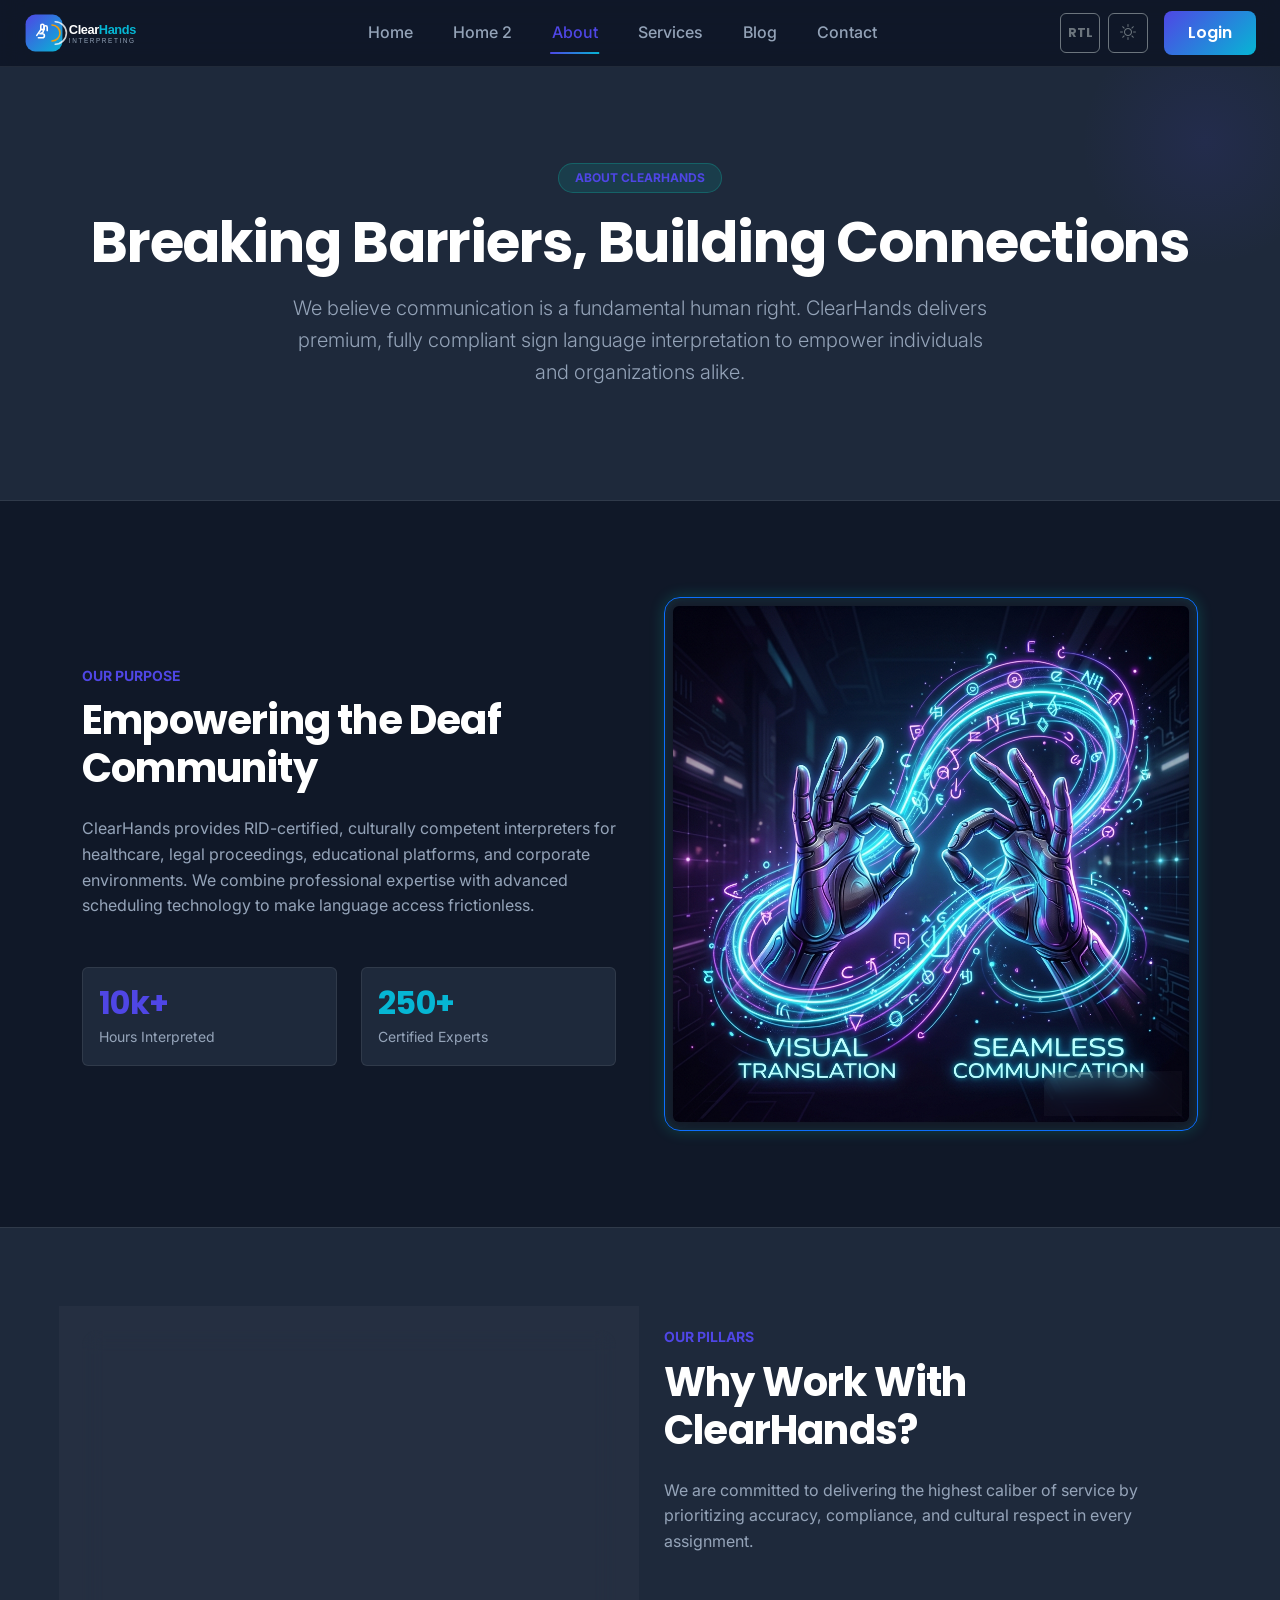
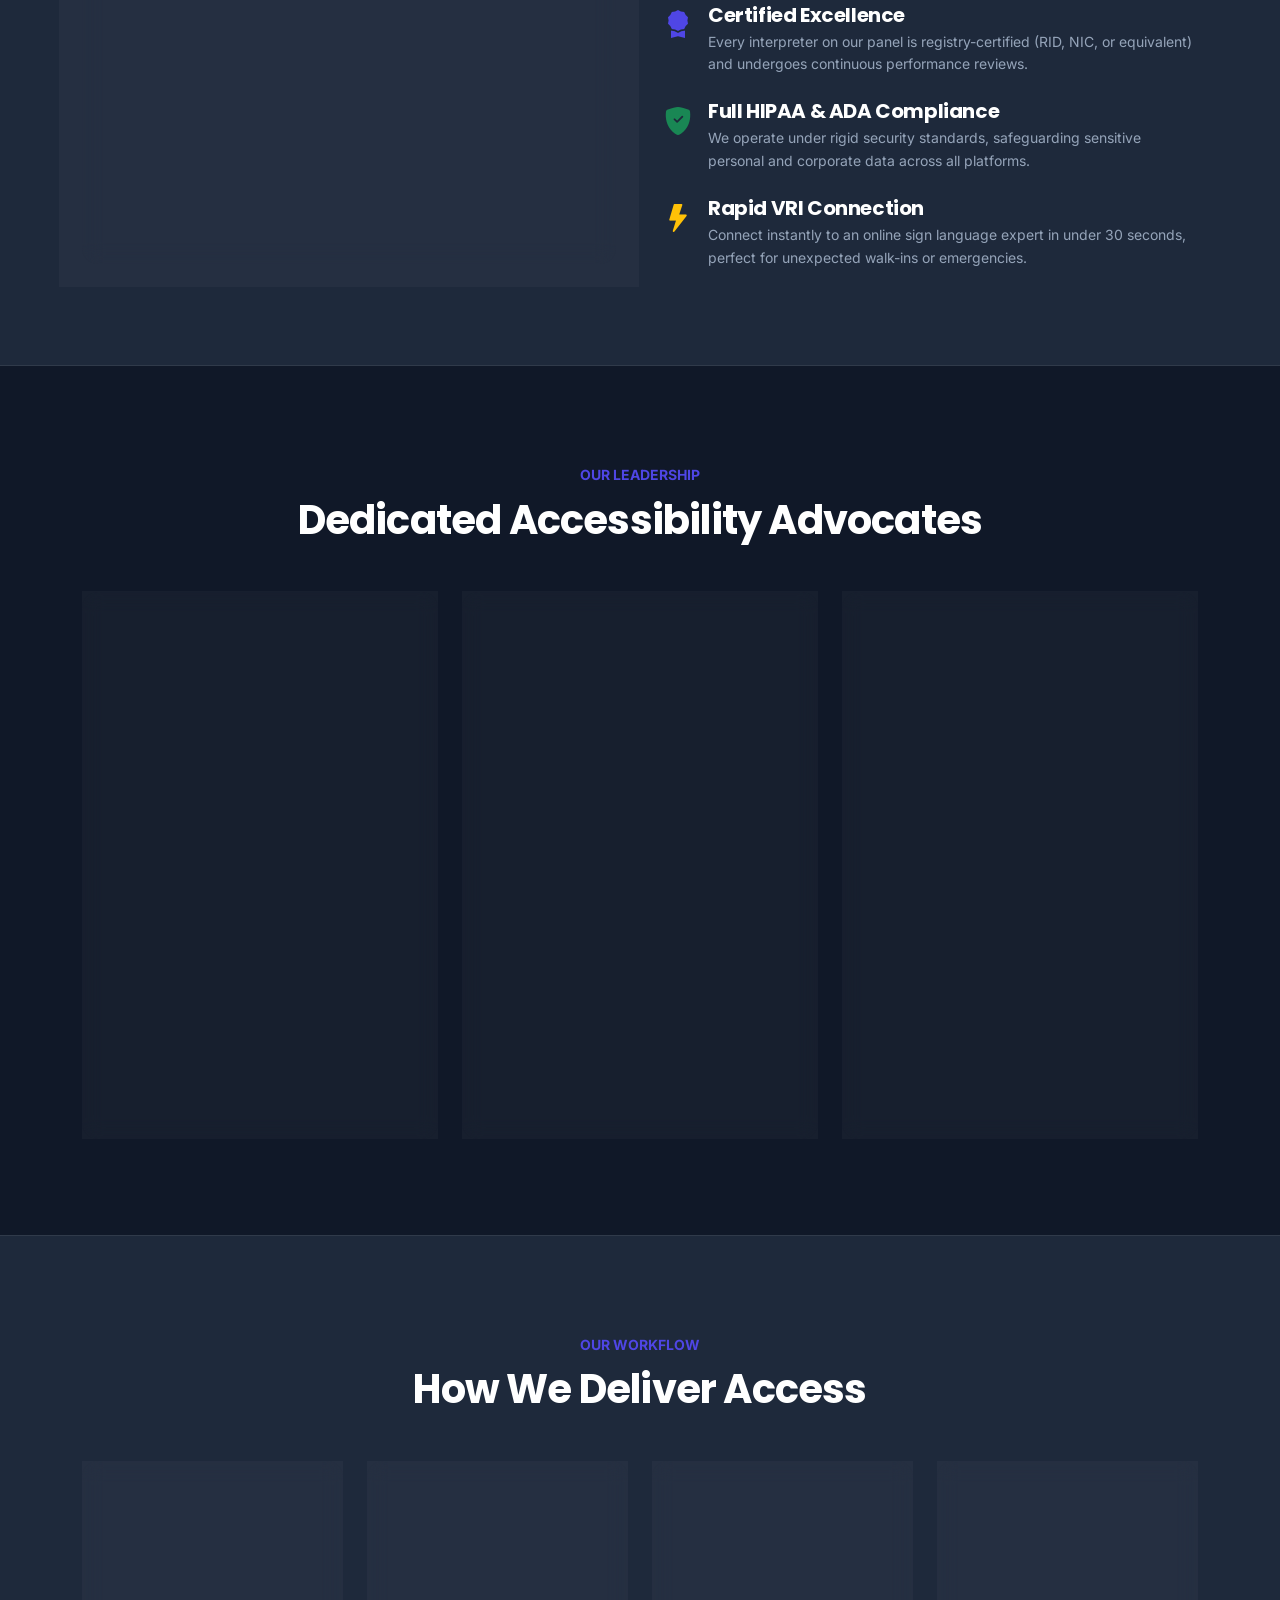
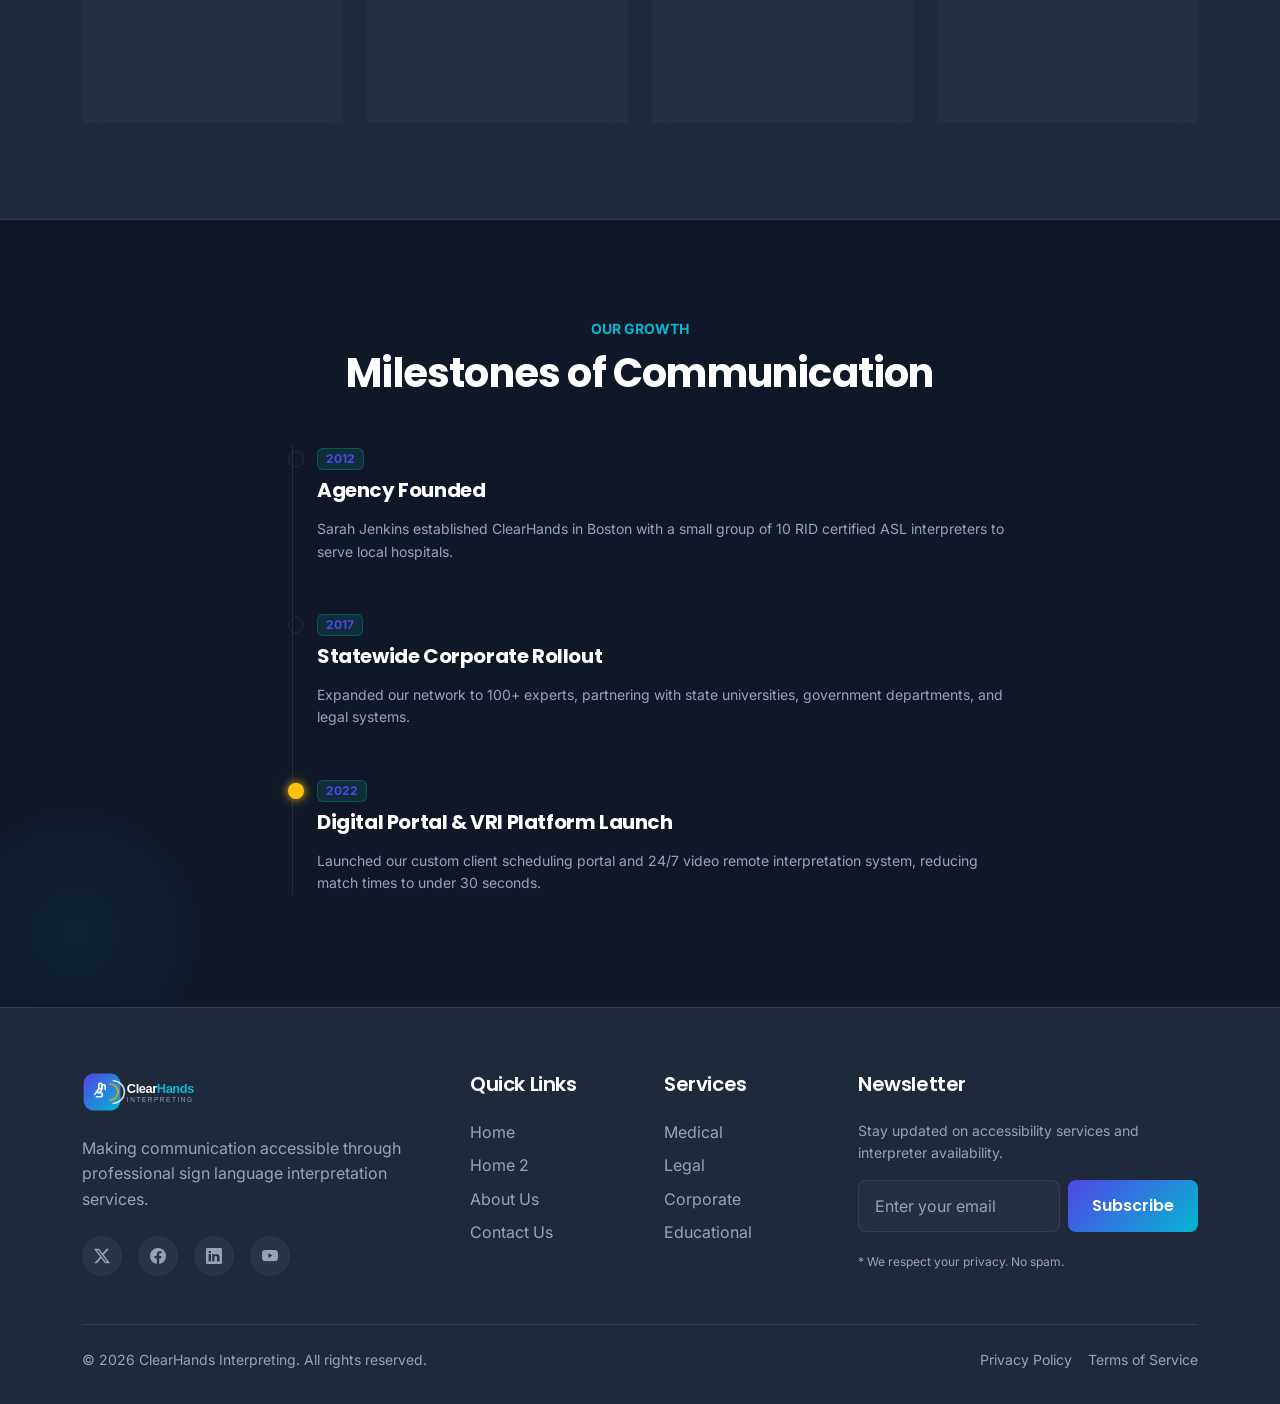
==== about.html @ a7b916e3 "feat: customize ClearHands Sign Language Interpretation Agency website" ====
<!DOCTYPE html>
<html lang="en">
<head>
    <meta charset="UTF-8">
    <meta name="viewport" content="width=device-width, initial-scale=1.0">
    <title>About Us | ClearHands Interpreting</title>
    
    <link rel="icon" type="image/svg+xml" href="favicon.svg">
    
    <link href="https://fonts.googleapis.com/css2?family=Inter:wght@300..600&family=Poppins:wght@300..700&display=swap" rel="stylesheet">
    <link href="https://cdn.jsdelivr.net/npm/bootstrap@5.3.2/dist/css/bootstrap.min.css" rel="stylesheet">
    <link rel="stylesheet" href="https://cdn.jsdelivr.net/npm/bootstrap-icons@1.11.1/font/bootstrap-icons.css">
    
    <link rel="stylesheet" href="assets/css/style.css">
    <link rel="stylesheet" href="assets/css/dark-mode.css">
    <link rel="stylesheet" href="assets/css/rtl.css">
</head>
<body data-theme="dark">

    <!-- Navbar -->
    <nav class="navbar navbar-expand-xl navbar-glass">
        <div class="container-fluid px-4">
            <a class="navbar-brand" href="index.html">
                <img src="assets/logo.svg" alt="ClearHands Interpreting Logo" style="max-height: 40px; width: auto;">
            </a>
            <button class="navbar-toggler border-0 shadow-none text-body" type="button" data-bs-toggle="collapse" data-bs-target="#navbarNav">
                <i class="bi bi-list fs-2"></i>
            </button>
            <div class="collapse navbar-collapse" id="navbarNav">
                <ul class="navbar-nav mx-auto">
                    <li class="nav-item"><a class="nav-link" href="index.html">Home</a></li>
                    <li class="nav-item"><a class="nav-link" href="home2.html">Home 2</a></li>
                    <li class="nav-item"><a class="nav-link active" href="about.html">About</a></li>
                    <li class="nav-item"><a class="nav-link" href="services.html">Services</a></li>
                    <li class="nav-item"><a class="nav-link" href="blog.html">Blog</a></li>
                    <li class="nav-item"><a class="nav-link" href="contact.html">Contact</a></li>
                </ul>
                <div class="d-flex align-items-center gap-2 mt-3 mt-xl-0">
                    <a href="#" id="rtlToggle" class="btn btn-outline-secondary d-flex align-items-center justify-content-center fw-bold" style="width: 40px; height: 40px; font-size: 0.8rem;" title="Toggle RTL">RTL</a>
                    <a href="#" id="themeToggle" class="btn btn-outline-secondary d-flex align-items-center justify-content-center" style="width: 40px; height: 40px;" title="Toggle Theme"><i class="bi bi-sun fs-5"></i></a>
                    <a href="login.html" class="btn btn-gradient fw-semibold ms-2">Login</a>
                </div>
            </div>
        </div>
    </nav>

    <!-- Header Section -->
    <section class="py-5 bg-secondary-dark border-bottom border-secondary position-relative overflow-hidden">
        <div class="position-absolute" style="width: 250px; height: 250px; background: radial-gradient(circle, rgba(79, 70, 229, 0.1) 0%, transparent 70%); top: -50px; right: -50px; pointer-events: none;"></div>
        <div class="container py-5 text-center fade-up position-relative z-index-2">
            <span class="badge badge-soft-info px-3 py-2 rounded-pill mb-3 text-uppercase tracking-wider small">About ClearHands</span>
            <h1 class="display-4 fw-bold text-white">Breaking Barriers, Building Connections</h1>
            <p class="lead text-secondary mx-auto mt-3" style="max-width: 700px;">We believe communication is a fundamental human right. ClearHands delivers premium, fully compliant sign language interpretation to empower individuals and organizations alike.</p>
        </div>
    </section>

    <!-- Mission Section -->
    <section class="py-5">
        <div class="container py-5">
            <div class="row align-items-center g-5">
                <!-- Left: Message & Counter Stats -->
                <div class="col-lg-6 fade-up">
                    <span class="text-primary-accent fw-bold text-uppercase tracking-wider small">Our Purpose</span>
                    <h3 class="display-6 fw-bold text-white mt-2 mb-4">Empowering the Deaf Community</h3>
                    <p class="text-secondary mb-4">
                        ClearHands provides RID-certified, culturally competent interpreters for healthcare, legal proceedings, educational platforms, and corporate environments. We combine professional expertise with advanced scheduling technology to make language access frictionless.
                    </p>
                    <div class="row g-4 mt-2">
                        <div class="col-6">
                            <div class="p-3 rounded bg-secondary-dark border border-secondary">
                                <h2 class="text-primary-accent fw-bold mb-1">10k+</h2>
                                <small class="text-secondary d-block">Hours Interpreted</small>
                            </div>
                        </div>
                        <div class="col-6">
                            <div class="p-3 rounded bg-secondary-dark border border-secondary">
                                <h2 class="text-secondary-accent fw-bold mb-1">250+</h2>
                                <small class="text-secondary d-block">Certified Experts</small>
                            </div>
                        </div>
                    </div>
                </div>
                
                <!-- Right: Conceptual Sign Language Image -->
                <div class="col-lg-6 fade-up" style="transition-delay: 0.1s;">
                    <div class="glass-card p-2 border-primary position-relative neon-border">
                        <img src="assets/images/mission_communication.png" alt="Seamless Sign Language Translation Concept" class="img-fluid rounded w-100 shadow-lg">
                        <div class="position-absolute glass-card px-3 py-2 border-primary" style="bottom: 15px; right: 15px; z-index: 3;">
                            <span class="text-secondary-accent fw-bold small"><i class="bi bi-heart-fill me-1"></i>RID Certified</span>
                        </div>
                    </div>
                </div>
            </div>
        </div>
    </section>

    <!-- Core Values Section -->
    <section class="py-5 bg-secondary-dark border-top border-bottom border-secondary">
        <div class="container py-5">
            <div class="row align-items-center g-5 flex-lg-row-reverse">
                <!-- Left: Detail text & items -->
                <div class="col-lg-6 fade-up">
                    <span class="text-primary-accent fw-bold text-uppercase tracking-wider small">Our Pillars</span>
                    <h3 class="display-6 fw-bold text-white mt-2 mb-4">Why Work With ClearHands?</h3>
                    <p class="text-secondary mb-5">We are committed to delivering the highest caliber of service by prioritizing accuracy, compliance, and cultural respect in every assignment.</p>
                    
                    <div class="d-flex align-items-start mb-4">
                        <div class="text-primary-accent fs-3 me-3"><i class="bi bi-award-fill"></i></div>
                        <div>
                            <h5 class="fw-bold text-white mb-1">Certified Excellence</h5>
                            <p class="text-secondary small mb-0">Every interpreter on our panel is registry-certified (RID, NIC, or equivalent) and undergoes continuous performance reviews.</p>
                        </div>
                    </div>
                    <div class="d-flex align-items-start mb-4">
                        <div class="text-success fs-3 me-3"><i class="bi bi-shield-fill-check"></i></div>
                        <div>
                            <h5 class="fw-bold text-white mb-1">Full HIPAA & ADA Compliance</h5>
                            <p class="text-secondary small mb-0">We operate under rigid security standards, safeguarding sensitive personal and corporate data across all platforms.</p>
                        </div>
                    </div>
                    <div class="d-flex align-items-start">
                        <div class="text-warning fs-3 me-3"><i class="bi bi-lightning-fill"></i></div>
                        <div>
                            <h5 class="fw-bold text-white mb-1">Rapid VRI Connection</h5>
                            <p class="text-secondary small mb-0">Connect instantly to an online sign language expert in under 30 seconds, perfect for unexpected walk-ins or emergencies.</p>
                        </div>
                    </div>
                </div>
                
                <!-- Right: Visual image -->
                <div class="col-lg-6 fade-up" style="transition-delay: 0.1s;">
                    <div class="glass-card p-2 border-primary position-relative neon-border">
                        <img src="assets/images/hero_interpreter.png" alt="Professional ASL Interpreter Session" class="img-fluid rounded w-100 shadow-lg">
                    </div>
                </div>
            </div>
        </div>
    </section>

    <!-- Leadership Section -->
    <section class="py-5">
        <div class="container py-5">
            <div class="text-center mb-5 fade-up">
                <span class="text-primary-accent fw-bold text-uppercase tracking-wider small">Our Leadership</span>
                <h2 class="display-6 fw-bold text-white mt-2">Dedicated Accessibility Advocates</h2>
            </div>
            
            <div class="row g-4 justify-content-center">
                <!-- Sarah Jenkins -->
                <div class="col-lg-4 col-md-6 fade-up">
                    <div class="glass-card p-0 overflow-hidden text-center hover-effect border-secondary d-flex flex-column h-100">
                        <div class="position-relative">
                            <img src="assets/images/founder_sarah.png" alt="Sarah Jenkins, NIC - Founder" class="img-fluid w-100" style="height: 300px; object-fit: cover;">
                            <div class="position-absolute bottom-0 start-0 w-100" style="height: 50%; background: linear-gradient(to top, #101828, transparent);"></div>
                        </div>
                        <div class="p-4 bg-primary-dark position-relative z-index-2 d-flex flex-column flex-grow-1" style="margin-top: -30px;">
                            <h4 class="fw-bold text-white mb-1">Sarah Jenkins, NIC</h4>
                            <p class="text-primary-accent small mb-3">Founder & Director of Translation</p>
                            <p class="text-secondary small mb-4 flex-grow-1">Sarah is a nationally certified ASL interpreter with 15+ years of clinical and corporate experience. She founded ClearHands to build a more accessible world.</p>
                            <div class="d-flex justify-content-center gap-3 border-top border-secondary pt-3 mt-auto">
                                <a href="#" class="text-secondary hover-primary"><i class="bi bi-twitter-x"></i></a>
                                <a href="#" class="text-secondary hover-primary"><i class="bi bi-linkedin"></i></a>
                            </div>
                        </div>
                    </div>
                </div>

                <!-- Marcus Chen -->
                <div class="col-lg-4 col-md-6 fade-up" style="transition-delay: 0.1s;">
                    <div class="glass-card p-0 overflow-hidden text-center hover-effect border-secondary d-flex flex-column h-100">
                        <div class="position-relative">
                            <img src="assets/images/leader_marcus.png" alt="Marcus Chen, NIC - Lead Coordinator" class="img-fluid w-100" style="height: 300px; object-fit: cover;">
                            <div class="position-absolute bottom-0 start-0 w-100" style="height: 50%; background: linear-gradient(to top, #101828, transparent);"></div>
                        </div>
                        <div class="p-4 bg-primary-dark position-relative z-index-2 d-flex flex-column flex-grow-1" style="margin-top: -30px;">
                            <h4 class="fw-bold text-white mb-1">Marcus Chen, NIC</h4>
                            <p class="text-primary-accent small mb-3">Lead Interpreter Coordinator</p>
                            <p class="text-secondary small mb-4 flex-grow-1">Marcus manages scheduler coordination and interpreter allocations. With 10+ years as a legal ASL specialist, he ensures the right fit for every request.</p>
                            <div class="d-flex justify-content-center gap-3 border-top border-secondary pt-3 mt-auto">
                                <a href="#" class="text-secondary hover-primary"><i class="bi bi-twitter-x"></i></a>
                                <a href="#" class="text-secondary hover-primary"><i class="bi bi-linkedin"></i></a>
                            </div>
                        </div>
                    </div>
                </div>

                <!-- Elena Rostova -->
                <div class="col-lg-4 col-md-6 fade-up" style="transition-delay: 0.2s;">
                    <div class="glass-card p-0 overflow-hidden text-center hover-effect border-secondary d-flex flex-column h-100">
                        <div class="position-relative">
                            <img src="assets/images/leader_elena.png" alt="Elena Rostova - Operations Director" class="img-fluid w-100" style="height: 300px; object-fit: cover;">
                            <div class="position-absolute bottom-0 start-0 w-100" style="height: 50%; background: linear-gradient(to top, #101828, transparent);"></div>
                        </div>
                        <div class="p-4 bg-primary-dark position-relative z-index-2 d-flex flex-column flex-grow-1" style="margin-top: -30px;">
                            <h4 class="fw-bold text-white mb-1">Elena Rostova</h4>
                            <p class="text-primary-accent small mb-3">Director of Operations</p>
                            <p class="text-secondary small mb-4 flex-grow-1">Elena oversees platform performance, corporate partnerships, and ADA/HIPAA compliance metrics to ensure consistent service delivery.</p>
                            <div class="d-flex justify-content-center gap-3 border-top border-secondary pt-3 mt-auto">
                                <a href="#" class="text-secondary hover-primary"><i class="bi bi-twitter-x"></i></a>
                                <a href="#" class="text-secondary hover-primary"><i class="bi bi-linkedin"></i></a>
                            </div>
                        </div>
                    </div>
                </div>
            </div>
        </div>
    </section>
    <!-- Core Process Section -->
    <section class="py-5 bg-secondary-dark border-top border-bottom border-secondary">
        <div class="container py-5">
            <div class="text-center mb-5 fade-up">
                <span class="text-primary-accent fw-bold text-uppercase tracking-wider small">Our Workflow</span>
                <h2 class="display-6 fw-bold text-white mt-2">How We Deliver Access</h2>
            </div>
            <div class="row g-4">
                <div class="col-lg-3 col-md-6 fade-up">
                    <div class="glass-card p-4 h-100 hover-effect text-center position-relative">
                        <div class="position-absolute top-0 start-50 translate-middle-y bg-primary-accent text-white rounded-circle d-flex align-items-center justify-content-center fw-bold" style="width: 40px; height: 40px; font-size: 1.2rem; box-shadow: 0 0 15px var(--primary-accent-color);">1</div>
                        <div class="fs-1 text-primary-accent my-4"><i class="bi bi-calendar-check"></i></div>
                        <h5 class="fw-bold text-white mb-2">1. Request</h5>
                        <p class="text-secondary small mb-0">Schedule an interpreter via our online portal or connect instantly for VRI.</p>
                    </div>
                </div>
                <div class="col-lg-3 col-md-6 fade-up" style="transition-delay: 0.1s;">
                    <div class="glass-card p-4 h-100 hover-effect text-center position-relative">
                        <div class="position-absolute top-0 start-50 translate-middle-y bg-primary-accent text-white rounded-circle d-flex align-items-center justify-content-center fw-bold" style="width: 40px; height: 40px; font-size: 1.2rem; box-shadow: 0 0 15px var(--primary-accent-color);">2</div>
                        <div class="fs-1 text-secondary-accent my-4"><i class="bi bi-person-check"></i></div>
                        <h5 class="fw-bold text-white mb-2">2. Match</h5>
                        <p class="text-secondary small mb-0">Our coordinators match your assignment with a certified specialist in your industry.</p>
                    </div>
                </div>
                <div class="col-lg-3 col-md-6 fade-up" style="transition-delay: 0.2s;">
                    <div class="glass-card p-4 h-100 hover-effect text-center position-relative">
                        <div class="position-absolute top-0 start-50 translate-middle-y bg-primary-accent text-white rounded-circle d-flex align-items-center justify-content-center fw-bold" style="width: 40px; height: 40px; font-size: 1.2rem; box-shadow: 0 0 15px var(--primary-accent-color);">3</div>
                        <div class="fs-1 text-warning my-4"><i class="bi bi-broadcast"></i></div>
                        <h5 class="fw-bold text-white mb-2">3. Interpret</h5>
                        <p class="text-secondary small mb-0">The session is completed on-site or via secure high-definition VRI streaming.</p>
                    </div>
                </div>
                <div class="col-lg-3 col-md-6 fade-up" style="transition-delay: 0.3s;">
                    <div class="glass-card p-4 h-100 hover-effect text-center position-relative">
                        <div class="position-absolute top-0 start-50 translate-middle-y bg-primary-accent text-white rounded-circle d-flex align-items-center justify-content-center fw-bold" style="width: 40px; height: 40px; font-size: 1.2rem; box-shadow: 0 0 15px var(--primary-accent-color);">4</div>
                        <div class="fs-1 text-success my-4"><i class="bi bi-file-earmark-check"></i></div>
                        <h5 class="fw-bold text-white mb-2">4. Verify</h5>
                        <p class="text-secondary small mb-0">Review logs, confirm compliance reports, and retrieve billing details.</p>
                    </div>
                </div>
            </div>
        </div>
    </section>

    <!-- Milestones Journey Section -->
    <section class="py-5 position-relative overflow-hidden">
        <!-- Background decorative blur elements -->
        <div class="position-absolute" style="width: 250px; height: 250px; background: radial-gradient(circle, rgba(6, 182, 212, 0.08) 0%, transparent 70%); bottom: -50px; left: -50px; pointer-events: none;"></div>
        
        <div class="container py-5">
            <div class="text-center mb-5 fade-up">
                <span class="text-secondary-accent fw-bold text-uppercase tracking-wider small">Our Growth</span>
                <h2 class="display-6 fw-bold text-white mt-2">Milestones of Communication</h2>
            </div>
            
            <div class="row justify-content-center">
                <div class="col-lg-8">
                    <div class="position-relative ps-4 border-start border-secondary" style="margin-left: 20px;">
                        
                        <!-- Timeline Item 1 -->
                        <div class="mb-5 position-relative fade-up">
                            <!-- Dot -->
                            <div class="position-absolute bg-primary-accent rounded-circle border border-dark" style="width: 16px; height: 16px; left: -29px; top: 6px; box-shadow: 0 0 10px var(--primary-accent-color);"></div>
                            <span class="badge badge-soft-info px-2 py-1 rounded mb-2 fw-mono">2012</span>
                            <h5 class="fw-bold text-white">Agency Founded</h5>
                            <p class="text-secondary small">Sarah Jenkins established ClearHands in Boston with a small group of 10 RID certified ASL interpreters to serve local hospitals.</p>
                        </div>
                        
                        <!-- Timeline Item 2 -->
                        <div class="mb-5 position-relative fade-up" style="transition-delay: 0.1s;">
                            <!-- Dot -->
                            <div class="position-absolute bg-secondary-accent rounded-circle border border-dark" style="width: 16px; height: 16px; left: -29px; top: 6px; box-shadow: 0 0 10px var(--secondary-accent-color);"></div>
                            <span class="badge badge-soft-info px-2 py-1 rounded mb-2 fw-mono">2017</span>
                            <h5 class="fw-bold text-white">Statewide Corporate Rollout</h5>
                            <p class="text-secondary small">Expanded our network to 100+ experts, partnering with state universities, government departments, and legal systems.</p>
                        </div>
                        
                        <!-- Timeline Item 3 -->
                        <div class="position-relative fade-up" style="transition-delay: 0.2s;">
                            <!-- Dot -->
                            <div class="position-absolute bg-warning rounded-circle border border-dark" style="width: 16px; height: 16px; left: -29px; top: 6px; box-shadow: 0 0 10px #ffc107;"></div>
                            <span class="badge badge-soft-info px-2 py-1 rounded mb-2 fw-mono">2022</span>
                            <h5 class="fw-bold text-white">Digital Portal & VRI Platform Launch</h5>
                            <p class="text-secondary small">Launched our custom client scheduling portal and 24/7 video remote interpretation system, reducing match times to under 30 seconds.</p>
                        </div>
                        
                    </div>
                </div>
            </div>
        </div>
    </section>

    <!-- Footer -->
    <footer class="footer bg-secondary-dark border-top border-secondary">
        <div class="container">
            <div class="row g-5">
                <div class="col-lg-4">
                    <a class="navbar-brand mb-4 d-inline-flex" href="index.html">
                        <img src="assets/logo.svg" alt="ClearHands Interpreting Logo" style="max-height: 40px; width: auto;">
                    </a>
                    <p class="text-secondary mb-4">Making communication accessible through professional sign language interpretation services.</p>
                    <div class="d-flex gap-3">
                        <a href="#" class="social-icon"><i class="bi bi-twitter-x"></i></a>
                        <a href="#" class="social-icon"><i class="bi bi-facebook"></i></a>
                        <a href="#" class="social-icon"><i class="bi bi-linkedin"></i></a>
                        <a href="#" class="social-icon"><i class="bi bi-youtube"></i></a>
                    </div>
                </div>
                <div class="col-lg-2 col-md-4">
                    <h5 class="mb-4">Quick Links</h5>
                    <ul class="list-unstyled text-secondary">
                        <li class="mb-2"><a href="index.html" class="text-secondary text-decoration-none hover-primary">Home</a></li>
                        <li class="mb-2"><a href="home2.html" class="text-secondary text-decoration-none hover-primary">Home 2</a></li>
                        <li class="mb-2"><a href="about.html" class="text-secondary text-decoration-none hover-primary">About Us</a></li>
                        <li class="mb-2"><a href="contact.html" class="text-secondary text-decoration-none hover-primary">Contact Us</a></li>
                    </ul>
                </div>
                <div class="col-lg-2 col-md-4">
                    <h5 class="mb-4">Services</h5>
                    <ul class="list-unstyled text-secondary">
                        <li class="mb-2"><a href="services.html" class="text-secondary text-decoration-none hover-primary">Medical</a></li>
                        <li class="mb-2"><a href="services.html" class="text-secondary text-decoration-none hover-primary">Legal</a></li>
                        <li class="mb-2"><a href="services.html" class="text-secondary text-decoration-none hover-primary">Corporate</a></li>
                        <li class="mb-2"><a href="services.html" class="text-secondary text-decoration-none hover-primary">Educational</a></li>
                    </ul>
                </div>
                <div class="col-lg-4 col-md-4">
                    <h5 class="mb-4">Newsletter</h5>
                    <p class="text-secondary small mb-3">Stay updated on accessibility services and interpreter availability.</p>
                    <form class="d-flex gap-2 mb-3">
                        <input type="email" class="form-control form-control-glass" placeholder="Enter your email">
                        <button class="btn btn-gradient" type="button">Subscribe</button>
                    </form>
                    <small class="text-secondary" style="font-size: 0.75rem;">* We respect your privacy. No spam.</small>
                </div>
            </div>
            <div class="border-top border-secondary mt-5 pt-4 d-flex flex-column flex-md-row justify-content-between align-items-center">
                <p class="text-secondary small mb-0">&copy; 2026 ClearHands Interpreting. All rights reserved.</p>
                <div class="d-flex gap-3 mt-3 mt-md-0">
                    <a href="#" class="text-secondary small text-decoration-none hover-primary">Privacy Policy</a>
                    <a href="#" class="text-secondary small text-decoration-none hover-primary">Terms of Service</a>
                </div>
            </div>
        </div>
    </footer>

    <script src="https://cdn.jsdelivr.net/npm/bootstrap@5.3.2/dist/js/bootstrap.bundle.min.js"></script>
    <script src="assets/js/main.js"></script>
</body>
</html>
---- assets/css/style.css ----
/* CSS Variables - Default (Dark Theme) */
:root {
    --primary-bg: #101828;
    --secondary-bg: #1e293b;
    --card-bg: rgba(255, 255, 255, 0.03);
    --primary-accent: #4F46E5;
    --secondary-accent: #06B6D4;
    --alert-red: #ef4444;
    --warning: #F59E0B;
    --success: #10B981;
    --text-primary: #ffffff;
    --text-secondary: #94a3b8;
    --border-color: rgba(255, 255, 255, 0.08);
    --glow-color: rgba(6, 182, 212, 0.24);
    --gradient-accent: linear-gradient(135deg, #4F46E5, #06B6D4);
    --font-heading: 'Poppins', sans-serif;
    --font-body: 'Inter', sans-serif;
    --navbar-bg: rgba(16, 24, 40, 0.8);
    --sidebar-bg: rgba(30, 41, 59, 0.95);
}

[data-theme="light"] {
    --primary-bg: #F8FAFC;
    --secondary-bg: #ffffff;
    --card-bg: #ffffff;
    --primary-accent: #4F46E5;
    --secondary-accent: #06B6D4;
    --alert-red: #dc2626;
    --warning: #F59E0B;
    --success: #10B981;
    --text-primary: #0f172a;
    --text-secondary: #475569;
    --border-color: rgba(15, 23, 42, 0.08);
    --glow-color: rgba(6, 182, 212, 0.15);
    --navbar-bg: rgba(248, 250, 252, 0.8);
    --sidebar-bg: rgba(255, 255, 255, 0.95);
}

/* Light mode visibility fixes for elements with hardcoded dark-mode white/light classes */
[data-theme="light"] .text-white,
[data-theme="light"] .text-light,
[data-theme="light"] .text-white-50 {
    color: var(--text-primary) !important;
}

/* Invert white text in light mode for the logo image, preserving the brand icon colors */
[data-theme="light"] .navbar-brand img,
[data-theme="light"] footer img[src*="logo.svg"] {
    filter: invert(0.85) hue-rotate(180deg);
}


* {
    margin: 0;
    padding: 0;
    box-sizing: border-box;
}

body {
    font-family: var(--font-body);
    font-weight: 410;
    background-color: var(--primary-bg);
    color: var(--text-primary);
    line-height: 1.6;
    overflow-x: hidden;
    transition: background-color 0.3s ease, color 0.3s ease;
}

/* Softer section and utility borders for a cleaner visual style */
.border,
.border-top,
.border-end,
.border-bottom,
.border-start,
.border-secondary {
    border-color: var(--border-color) !important;
}

h1, h2, h3, h4, h5, h6 {
    font-family: var(--font-heading);
    color: var(--text-primary);
    margin-bottom: 1rem;
    letter-spacing: -0.02em;
}

h1 { font-weight: 580; }
h2 { font-weight: 540; }
h3 { font-weight: 520; }
h4, h5, h6 { font-weight: 520; }

.btn, button {
    font-family: var(--font-heading);
}


a {
    color: var(--primary-accent);
    text-decoration: none;
    transition: all 0.3s ease;
}

a:hover {
    color: var(--text-primary);
    text-shadow: 0 0 8px var(--glow-color);
}

.hover-primary {
    transition: all 0.3s ease;
}

.hover-primary:hover {
    color: var(--primary-accent) !important;
    text-shadow: 0 0 8px var(--glow-color);
}

/* Typography Utilities */
.text-primary-accent { color: var(--primary-accent) !important; }
.text-secondary-accent { color: var(--secondary-accent) !important; }
.text-secondary,
.text-muted {
    color: var(--text-secondary) !important;
}
.text-gradient {
    background: var(--gradient-accent);
    -webkit-background-clip: text;
    -webkit-text-fill-color: transparent;
    background-clip: text;
}

/* Background Utilities */
.bg-primary-dark { background-color: var(--primary-bg) !important; }
.bg-secondary-dark { background-color: var(--secondary-bg) !important; }

/* Navbar - Glassmorphism */
.navbar-glass {
    background: var(--navbar-bg);
    backdrop-filter: blur(12px);
    -webkit-backdrop-filter: blur(12px);
    border-bottom: 1px solid var(--border-color);
    position: sticky;
    top: 0;
    z-index: 1030;
    transition: all 0.3s ease;
}

.navbar-brand {
    font-family: var(--font-heading);
    font-weight: 700;
    font-size: 1.5rem;
    color: var(--text-primary) !important;
    display: flex;
    align-items: center;
    gap: 0.5rem;
}

.navbar-brand i {
    color: var(--primary-accent);
    text-shadow: 0 0 10px var(--glow-color);
}

.navbar-nav {
    gap: 1.5rem;
}

.nav-link {
    color: var(--text-secondary) !important;
    font-weight: 500;
    padding: 0.5rem 1rem;
    position: relative;
    transition: color 0.3s ease;
}

.nav-link:hover, .nav-link.active {
    color: var(--primary-accent) !important;
}

.nav-link::after {
    content: '';
    position: absolute;
    bottom: 0;
    left: 50%;
    transform: translateX(-50%);
    width: 0;
    height: 2px;
    background: var(--gradient-accent);
    transition: width 0.3s ease;
}

.nav-link:hover::after, .nav-link.active::after {
    width: 80%;
}

/* Buttons */
.btn-gradient {
    background: var(--gradient-accent);
    color: #fff;
    border: none;
    border-radius: 8px;
    padding: 0.6rem 1.5rem;
    font-weight: 600;
    position: relative;
    overflow: hidden;
    z-index: 1;
    transition: all 0.3s ease;
}

.btn-gradient:hover {
    color: #fff;
    transform: translateY(-2px);
    box-shadow: 0 4px 15px var(--glow-color);
}

.btn-gradient::before {
    content: '';
    position: absolute;
    top: 0;
    left: 0;
    width: 100%;
    height: 100%;
    background: linear-gradient(135deg, var(--secondary-accent), var(--primary-accent));
    z-index: -1;
    transition: opacity 0.3s ease;
    opacity: 0;
}

.btn-gradient:hover::before {
    opacity: 1;
}

.btn-outline-glow {
    background: transparent;
    color: var(--secondary-accent);
    border: 1px solid var(--secondary-accent);
    border-radius: 8px;
    padding: 0.6rem 1.5rem;
    font-weight: 600;
    transition: all 0.3s ease;
}

.btn-outline-glow:hover {
    background: rgba(45, 166, 162, 0.1);
    color: var(--secondary-accent);
    box-shadow: 0 0 15px var(--glow-color);
}

/* Home hero CTA size consistency */
.hero-cta-btn {
    width: min(100%, 340px);
    min-height: 48px;
    display: inline-flex;
    align-items: center;
    justify-content: center;
}

/* Home flexible pricing readability/alignment */
.flexible-pricing-section .package-price {
    color: var(--text-primary);
}
.flexible-pricing-section .glass-card {
    text-align: center;
}
.flexible-pricing-section .glass-card.d-flex.flex-column {
    align-items: center;
}
.flexible-pricing-section .glass-card ul {
    width: 100%;
    margin-left: auto;
    margin-right: auto;
    text-align: center;
}
.flexible-pricing-section .glass-card ul li {
    display: flex;
    align-items: center;
    justify-content: center;
}

/* Cards - Glassmorphism */
.glass-card {
    background: var(--card-bg);
    backdrop-filter: blur(10px);
    -webkit-backdrop-filter: blur(10px);
    border: 1px solid var(--border-color);
    border-radius: 16px;
    padding: 1.5rem;
    transition: transform 0.3s ease, box-shadow 0.3s ease;
    position: relative;
    overflow: hidden;
}

.glass-card:hover {
    transform: translateY(-5px);
    box-shadow: 0 8px 25px rgba(0,0,0,0.2), 0 0 15px var(--glow-color);
    border-color: var(--primary-accent);
}

.glass-card::before {
    content: '';
    position: absolute;
    top: 0;
    left: -100%;
    width: 50%;
    height: 100%;
    background: linear-gradient(90deg, transparent, rgba(255,255,255,0.05), transparent);
    transform: skewX(-25deg);
    animation: shine 6s infinite;
}

@keyframes shine {
    0% { left: -100%; }
    20% { left: 200%; }
    100% { left: 200%; }
}



/* Badges */
.badge-soft-success { background: rgba(34, 197, 94, 0.1); color: var(--success); border: 1px solid rgba(34, 197, 94, 0.2); }
.badge-soft-warning { background: rgba(245, 158, 11, 0.1); color: var(--warning); border: 1px solid rgba(245, 158, 11, 0.2); }
.badge-soft-danger { background: rgba(239, 68, 68, 0.1); color: var(--alert-red); border: 1px solid rgba(239, 68, 68, 0.2); }
.badge-soft-info { background: rgba(0, 245, 212, 0.1); color: var(--primary-accent); border: 1px solid rgba(0, 245, 212, 0.2); }

/* Tables */
.table-glass {
    color: var(--text-primary);
    vertical-align: middle;
}
.table-glass th {
    border-bottom: 2px solid var(--border-color);
    color: var(--text-secondary);
    font-weight: 600;
    padding: 1rem;
}
.table-glass td {
    border-bottom: 1px solid var(--border-color);
    padding: 1rem;
    background: transparent !important;
}
.table-glass tbody tr {
    transition: background-color 0.2s ease;
}
.table-glass tbody tr:hover {
    background-color: rgba(255,255,255,0.02) !important;
}

/* Animations */
.fade-up {
    opacity: 0;
    transform: translateY(30px);
    transition: opacity 0.8s ease, transform 0.8s ease;
}
.fade-up.visible {
    opacity: 1;
    transform: translateY(0);
}

/* Floating Particles (Hero) */
#particles-js {
    position: absolute;
    width: 100%;
    height: 100%;
    top: 0;
    left: 0;
    z-index: 0;
}

/* Hero Section Specifics */
.hero-section {
    position: relative;
    padding: 6rem 0;
    overflow: hidden;
    min-height: 80vh;
    display: flex;
    align-items: center;
}
.hero-content {
    position: relative;
    z-index: 2;
}
.hero-visual {
    position: relative;
    z-index: 2;
}

/* Code Previews */
.code-preview {
    background: #0d1117;
    border: 1px solid var(--border-color);
    border-radius: 8px;
    padding: 1rem;
    overflow-x: auto;
    font-family: 'Fira Code', monospace;
    font-size: 0.9rem;
    color: #e6edf3;
    position: relative;
}
.code-header {
    display: flex;
    justify-content: space-between;
    align-items: center;
    padding-bottom: 0.5rem;
    margin-bottom: 1rem;
    border-bottom: 1px solid var(--border-color);
    color: var(--text-secondary);
}

/* Footer */
.footer {
    background: var(--secondary-bg);
    border-top: 1px solid var(--border-color);
    padding: 4rem 0 2rem;
    margin-top: auto;
}
.footer form.d-flex {
    flex-wrap: wrap;
}
.footer form.d-flex .form-control {
    flex: 1 1 180px;
    min-width: 0;
}
.footer form.d-flex .btn {
    flex: 0 0 auto;
}
.social-icon {
    display: inline-flex;
    align-items: center;
    justify-content: center;
    width: 40px;
    height: 40px;
    border-radius: 50%;
    background: rgba(255,255,255,0.05);
    color: var(--text-secondary);
    transition: all 0.3s ease;
}
.social-icon:hover {
    background: var(--primary-accent);
    color: #000;
    transform: translateY(-3px);
}

/* Back to Top */
.back-to-top {
    position: fixed;
    right: 24px;
    bottom: 24px;
    width: 44px;
    height: 44px;
    border-radius: 50%;
    border: 1px solid var(--border-color);
    background: var(--secondary-bg);
    color: var(--text-primary);
    display: inline-flex;
    align-items: center;
    justify-content: center;
    text-decoration: none;
    z-index: 1040;
    opacity: 0;
    visibility: hidden;
    transform: translateY(8px);
    transition: all 0.25s ease;
}
.back-to-top.show {
    opacity: 1;
    visibility: visible;
    transform: translateY(0);
}
.back-to-top:hover {
    color: #000;
    background: var(--primary-accent);
    border-color: var(--primary-accent);
}

/* Forms */
.form-control-glass {
    background: rgba(255,255,255,0.03);
    border: 1px solid var(--border-color);
    color: var(--text-primary);
    border-radius: 8px;
    padding: 0.8rem 1rem;
}
.form-control-glass:focus {
    background: rgba(255,255,255,0.05);
    border-color: var(--primary-accent);
    box-shadow: 0 0 0 0.25rem rgba(0, 245, 212, 0.1);
    color: var(--text-primary);
}
.form-control-glass::placeholder {
    color: var(--text-secondary);
}

/* Utilities */
.z-index-1 { z-index: 1; }
.z-index-2 { z-index: 2; }
.min-vh-100 { min-height: 100vh; }

/* Auth page top-right controls (desktop only) */
.auth-top-controls {
    position: static;
}

@media (min-width: 992px) {
    .auth-page .auth-top-controls {
        position: fixed;
        top: 20px;
        right: 24px;
        z-index: 1035;
        margin-bottom: 0 !important;
    }
}

/* Responsive adjustments */
@media (max-width: 1199.98px) {
    .navbar-nav .nav-link::after {
        display: none;
    }

    .navbar-glass .container-fluid {
        position: relative;
    }

    .navbar-glass .navbar-collapse {
        position: absolute;
        top: 100%;
        left: 0;
        right: 0;
        z-index: 1029;
        background: var(--sidebar-bg);
        border: 1px solid var(--border-color);
        border-top: 0;
        border-radius: 0 0 12px 12px;
        padding: 0.75rem 1rem 1rem;
        box-shadow: 0 14px 30px rgba(0, 0, 0, 0.25);
    }

    .flexible-pricing-section .row.align-items-center {
        align-items: flex-start !important;
    }
}


@media (max-width: 768px) {
    .hero-section {
        padding: 4rem 0;
        text-align: center;
    }
    h1 { font-size: 2.2rem; }
}

/* Glow effects */
.neon-border {
    border: 1px solid var(--primary-accent);
    box-shadow: inset 0 0 10px rgba(0, 245, 212, 0.1), 0 0 15px rgba(0, 245, 212, 0.2);
}

/* RTL Support - added dynamically via body[dir="rtl"] */
[dir="rtl"] {
    text-align: right;
}
[dir="rtl"] .sidebar-link i {
    margin-right: 0;
    margin-left: 1rem;
}
[dir="rtl"] .ms-auto {
    margin-left: 0 !important;
    margin-right: auto !important;
}
[dir="rtl"] .me-3 {
    margin-right: 0 !important;
    margin-left: 1rem !important;
}

/* Pricing Card Scaling */
@media (min-width: 1200px) {
    .scale-xl-105 {
        transform: scale(1.05) !important;
        z-index: 2;
    }
    .scale-xl-105:hover {
        transform: scale(1.05) translateY(-5px) !important;
    }
}

/* Premium Sector Cards */
.sector-card {
    background: rgba(255, 255, 255, 0.02);
    border: 1px solid var(--border-color);
    border-radius: 16px;
    padding: 1.5rem 1rem;
    transition: all 0.4s cubic-bezier(0.16, 1, 0.3, 1);
    cursor: pointer;
    backdrop-filter: blur(10px);
}
.sector-card:hover {
    transform: translateY(-8px);
    border-color: var(--primary-accent);
    box-shadow: 0 12px 30px var(--glow-color);
    background: rgba(255, 255, 255, 0.05);
}
.sector-icon {
    width: 52px;
    height: 52px;
    border-radius: 50%;
    background: linear-gradient(135deg, rgba(79, 70, 229, 0.1), rgba(6, 182, 212, 0.1));
    display: flex;
    align-items: center;
    justify-content: center;
    font-size: 1.6rem;
    color: var(--secondary-accent);
    margin: 0 auto 0.75rem auto;
    transition: all 0.4s cubic-bezier(0.16, 1, 0.3, 1);
}
.sector-card:hover .sector-icon {
    background: var(--gradient-accent);
    color: #ffffff;
    transform: scale(1.1) rotate(5deg);
}
---- assets/css/dark-mode.css ----
/* Dark Mode Specific Overrides if needed. Base is already dark, so we can leave this mostly empty or put dark-specific overrides here. */
[data-theme="dark"] {
    /* Most dark styles are defined as default in style.css */
}

/* Fix for subtext blurring in dark mode */
[data-theme="dark"] .text-secondary {
    -webkit-font-smoothing: antialiased;
    -moz-osx-font-smoothing: grayscale;
    opacity: 1 !important;
    filter: none !important;
    text-shadow: none !important;
}
---- assets/css/rtl.css ----
/* RTL Support */
body[dir="rtl"] {
    direction: rtl;
    text-align: right;
}

[dir="rtl"] .sidebar-link i {
    margin-right: 0;
    margin-left: 1rem;
}

[dir="rtl"] .sidebar-link {
    border-left: none;
    border-right: 3px solid transparent;
}

[dir="rtl"] .sidebar-link:hover, [dir="rtl"] .sidebar-link.active {
    border-right-color: var(--primary-accent);
}

[dir="rtl"] .ms-auto {
    margin-left: 0 !important;
    margin-right: auto !important;
}

[dir="rtl"] .me-auto {
    margin-right: 0 !important;
    margin-left: auto !important;
}

[dir="rtl"] .pe-3 {
    padding-right: 0 !important;
    padding-left: 1rem !important;
}

[dir="rtl"] .ps-3 {
    padding-left: 0 !important;
    padding-right: 1rem !important;
}

[dir="rtl"] .me-2, [dir="rtl"] .me-3, [dir="rtl"] .me-4 {
    margin-right: 0 !important;
}

[dir="rtl"] .ms-2, [dir="rtl"] .ms-3, [dir="rtl"] .ms-4 {
    margin-left: 0 !important;
}

[dir="rtl"] .float-end {
    float: left !important;
}

[dir="rtl"] .float-start {
    float: right !important;
}
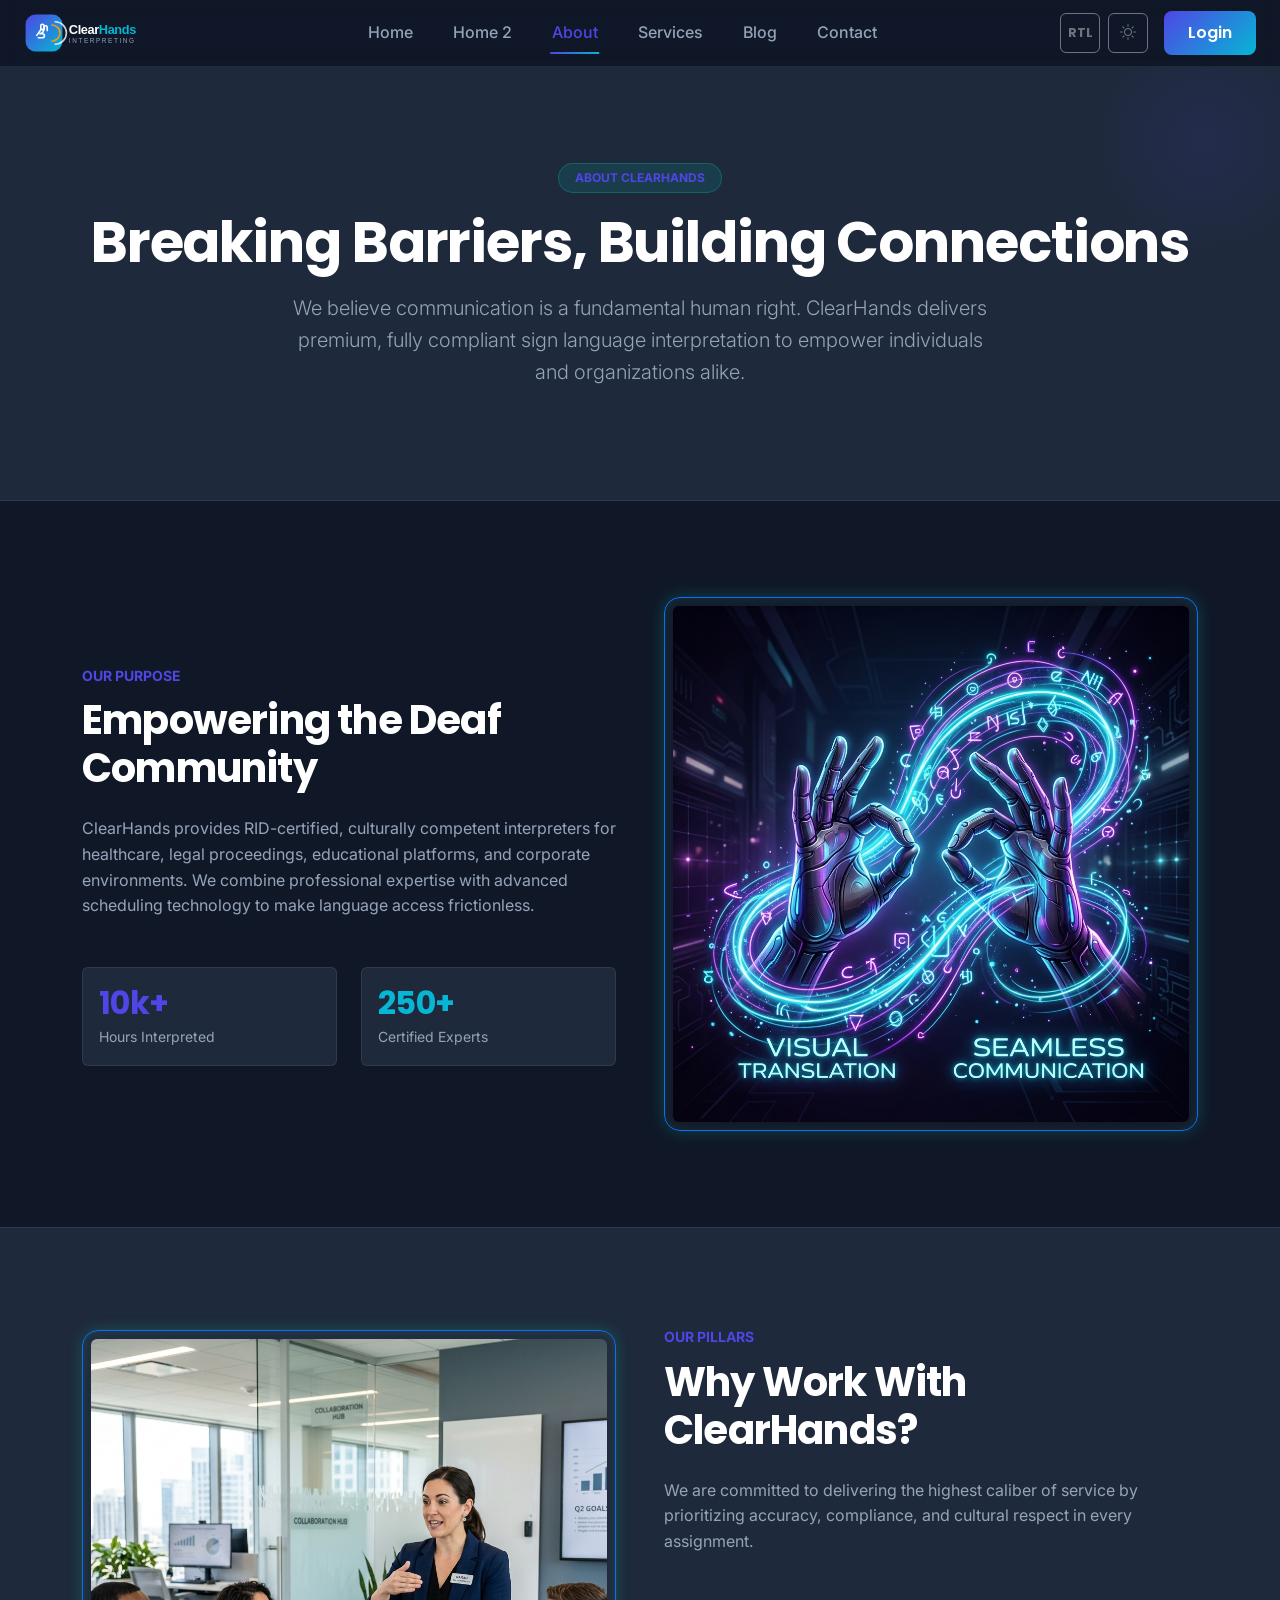
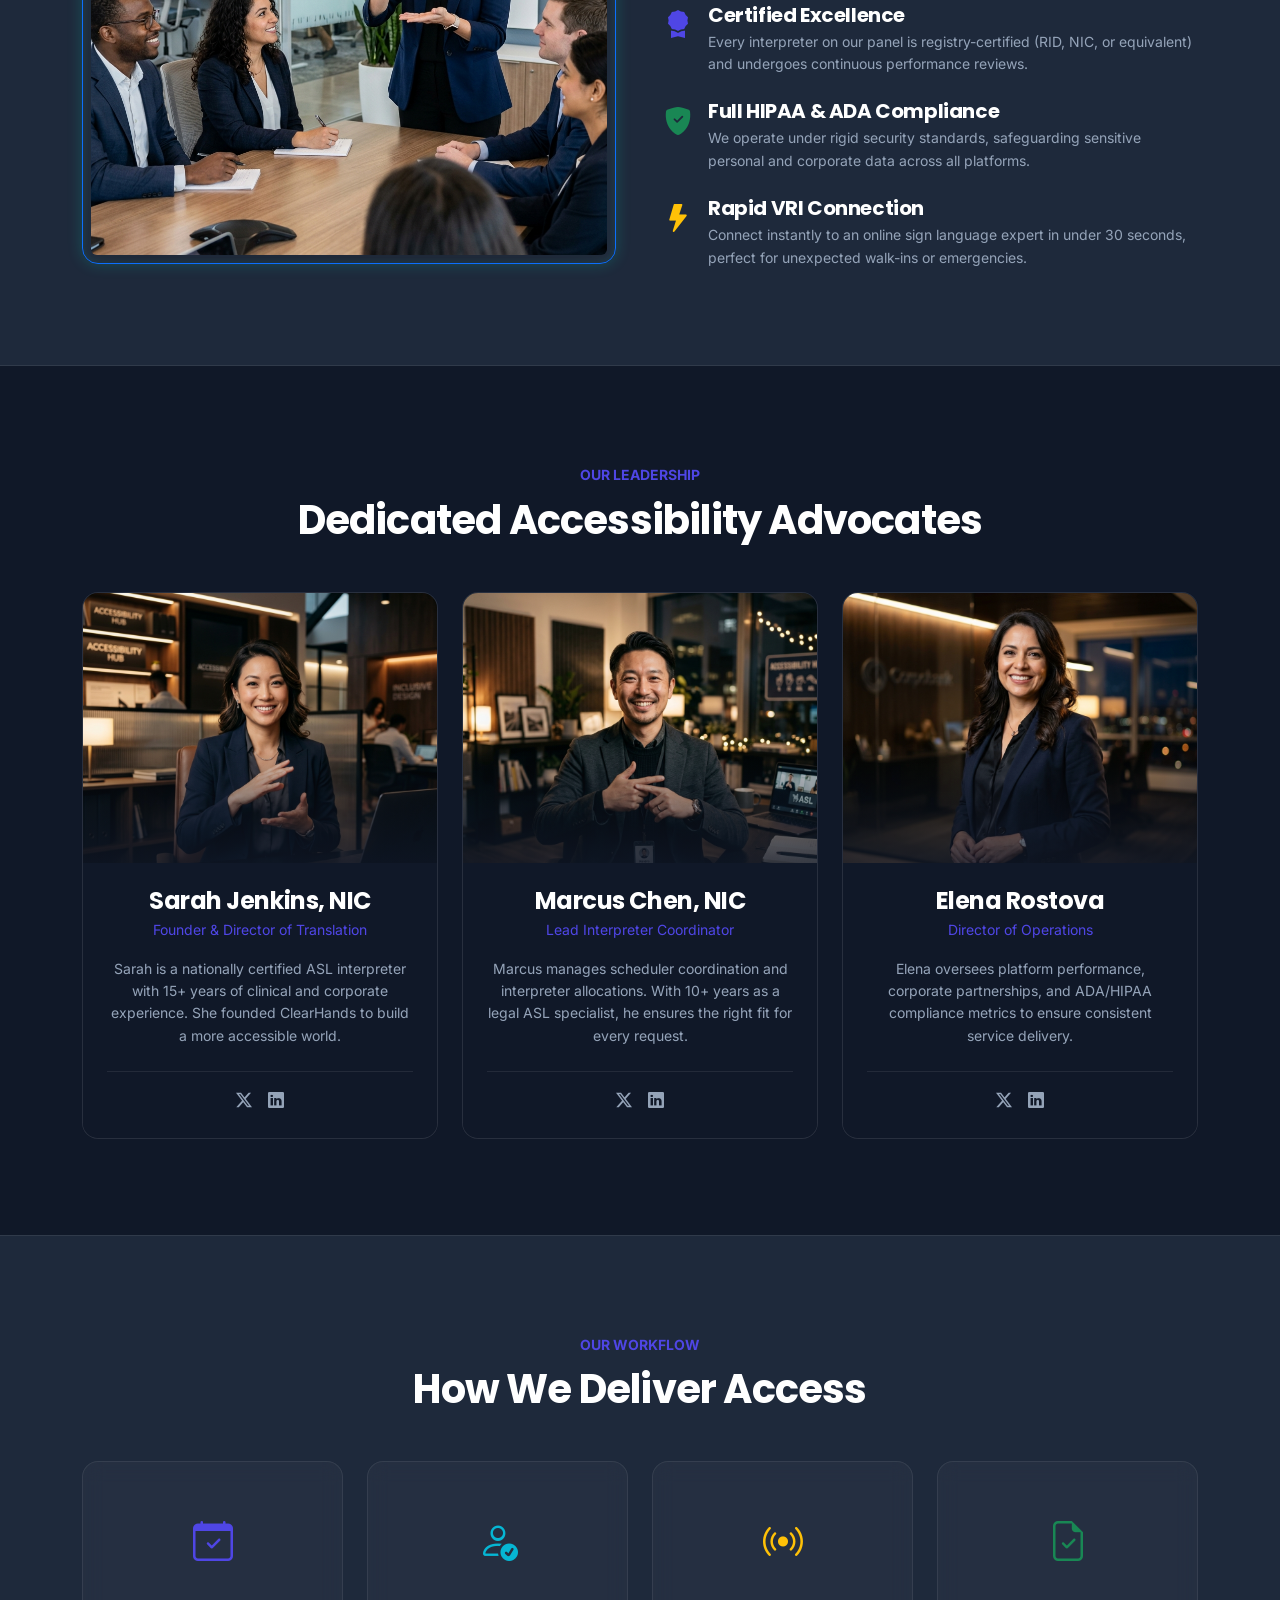
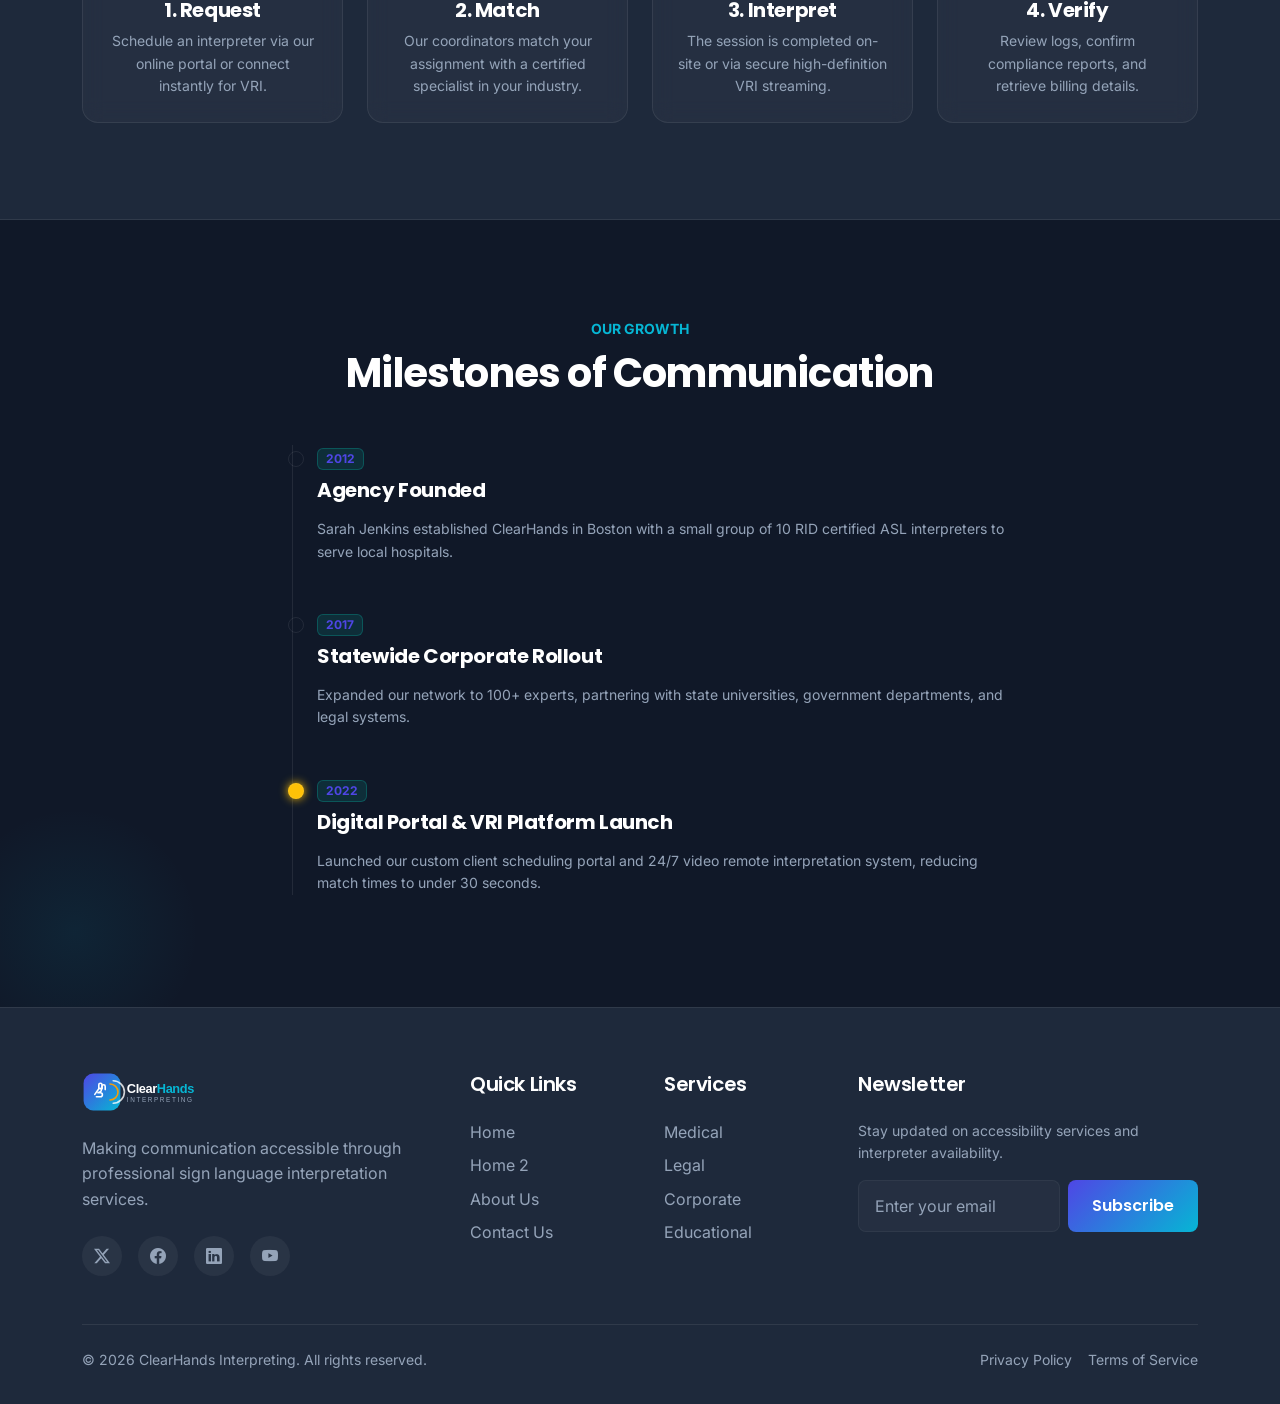
==== commit dd09d011: "Fix contrast, layout alignment, dropdown arrows, RTL spacing, and typography across all pages" ====
--- a/about.html
+++ b/about.html
@@ -85,9 +85,7 @@
                 <div class="col-lg-6 fade-up" style="transition-delay: 0.1s;">
                     <div class="glass-card p-2 border-primary position-relative neon-border">
                         <img src="assets/images/mission_communication.png" alt="Seamless Sign Language Translation Concept" class="img-fluid rounded w-100 shadow-lg">
-                        <div class="position-absolute glass-card px-3 py-2 border-primary" style="bottom: 15px; right: 15px; z-index: 3;">
-                            <span class="text-secondary-accent fw-bold small"><i class="bi bi-heart-fill me-1"></i>RID Certified</span>
-                        </div>
+                        
                     </div>
                 </div>
             </div>
@@ -147,8 +145,8 @@
             
             <div class="row g-4 justify-content-center">
                 <!-- Sarah Jenkins -->
-                <div class="col-lg-4 col-md-6 fade-up">
-                    <div class="glass-card p-0 overflow-hidden text-center hover-effect border-secondary d-flex flex-column h-100">
+                <div class="col-lg-4 col-md-6 fade-up d-flex">
+                    <div class="glass-card p-0 overflow-hidden text-center hover-effect border-secondary d-flex flex-column h-100 w-100">
                         <div class="position-relative">
                             <img src="assets/images/founder_sarah.png" alt="Sarah Jenkins, NIC - Founder" class="img-fluid w-100" style="height: 300px; object-fit: cover;">
                             <div class="position-absolute bottom-0 start-0 w-100" style="height: 50%; background: linear-gradient(to top, #101828, transparent);"></div>
@@ -166,8 +164,8 @@
                 </div>
 
                 <!-- Marcus Chen -->
-                <div class="col-lg-4 col-md-6 fade-up" style="transition-delay: 0.1s;">
-                    <div class="glass-card p-0 overflow-hidden text-center hover-effect border-secondary d-flex flex-column h-100">
+                <div class="col-lg-4 col-md-6 fade-up d-flex" style="transition-delay: 0.1s;">
+                    <div class="glass-card p-0 overflow-hidden text-center hover-effect border-secondary d-flex flex-column h-100 w-100">
                         <div class="position-relative">
                             <img src="assets/images/leader_marcus.png" alt="Marcus Chen, NIC - Lead Coordinator" class="img-fluid w-100" style="height: 300px; object-fit: cover;">
                             <div class="position-absolute bottom-0 start-0 w-100" style="height: 50%; background: linear-gradient(to top, #101828, transparent);"></div>
@@ -185,8 +183,8 @@
                 </div>
 
                 <!-- Elena Rostova -->
-                <div class="col-lg-4 col-md-6 fade-up" style="transition-delay: 0.2s;">
-                    <div class="glass-card p-0 overflow-hidden text-center hover-effect border-secondary d-flex flex-column h-100">
+                <div class="col-lg-4 col-md-6 fade-up d-flex" style="transition-delay: 0.2s;">
+                    <div class="glass-card p-0 overflow-hidden text-center hover-effect border-secondary d-flex flex-column h-100 w-100">
                         <div class="position-relative">
                             <img src="assets/images/leader_elena.png" alt="Elena Rostova - Operations Director" class="img-fluid w-100" style="height: 300px; object-fit: cover;">
                             <div class="position-absolute bottom-0 start-0 w-100" style="height: 50%; background: linear-gradient(to top, #101828, transparent);"></div>
@@ -215,7 +213,6 @@
             <div class="row g-4">
                 <div class="col-lg-3 col-md-6 fade-up">
                     <div class="glass-card p-4 h-100 hover-effect text-center position-relative">
-                        <div class="position-absolute top-0 start-50 translate-middle-y bg-primary-accent text-white rounded-circle d-flex align-items-center justify-content-center fw-bold" style="width: 40px; height: 40px; font-size: 1.2rem; box-shadow: 0 0 15px var(--primary-accent-color);">1</div>
                         <div class="fs-1 text-primary-accent my-4"><i class="bi bi-calendar-check"></i></div>
                         <h5 class="fw-bold text-white mb-2">1. Request</h5>
                         <p class="text-secondary small mb-0">Schedule an interpreter via our online portal or connect instantly for VRI.</p>
@@ -223,7 +220,6 @@
                 </div>
                 <div class="col-lg-3 col-md-6 fade-up" style="transition-delay: 0.1s;">
                     <div class="glass-card p-4 h-100 hover-effect text-center position-relative">
-                        <div class="position-absolute top-0 start-50 translate-middle-y bg-primary-accent text-white rounded-circle d-flex align-items-center justify-content-center fw-bold" style="width: 40px; height: 40px; font-size: 1.2rem; box-shadow: 0 0 15px var(--primary-accent-color);">2</div>
                         <div class="fs-1 text-secondary-accent my-4"><i class="bi bi-person-check"></i></div>
                         <h5 class="fw-bold text-white mb-2">2. Match</h5>
                         <p class="text-secondary small mb-0">Our coordinators match your assignment with a certified specialist in your industry.</p>
@@ -231,7 +227,6 @@
                 </div>
                 <div class="col-lg-3 col-md-6 fade-up" style="transition-delay: 0.2s;">
                     <div class="glass-card p-4 h-100 hover-effect text-center position-relative">
-                        <div class="position-absolute top-0 start-50 translate-middle-y bg-primary-accent text-white rounded-circle d-flex align-items-center justify-content-center fw-bold" style="width: 40px; height: 40px; font-size: 1.2rem; box-shadow: 0 0 15px var(--primary-accent-color);">3</div>
                         <div class="fs-1 text-warning my-4"><i class="bi bi-broadcast"></i></div>
                         <h5 class="fw-bold text-white mb-2">3. Interpret</h5>
                         <p class="text-secondary small mb-0">The session is completed on-site or via secure high-definition VRI streaming.</p>
@@ -239,7 +234,6 @@
                 </div>
                 <div class="col-lg-3 col-md-6 fade-up" style="transition-delay: 0.3s;">
                     <div class="glass-card p-4 h-100 hover-effect text-center position-relative">
-                        <div class="position-absolute top-0 start-50 translate-middle-y bg-primary-accent text-white rounded-circle d-flex align-items-center justify-content-center fw-bold" style="width: 40px; height: 40px; font-size: 1.2rem; box-shadow: 0 0 15px var(--primary-accent-color);">4</div>
                         <div class="fs-1 text-success my-4"><i class="bi bi-file-earmark-check"></i></div>
                         <h5 class="fw-bold text-white mb-2">4. Verify</h5>
                         <p class="text-secondary small mb-0">Review logs, confirm compliance reports, and retrieve billing details.</p>
@@ -338,7 +332,6 @@
                         <input type="email" class="form-control form-control-glass" placeholder="Enter your email">
                         <button class="btn btn-gradient" type="button">Subscribe</button>
                     </form>
-                    <small class="text-secondary" style="font-size: 0.75rem;">* We respect your privacy. No spam.</small>
                 </div>
             </div>
             <div class="border-top border-secondary mt-5 pt-4 d-flex flex-column flex-md-row justify-content-between align-items-center">
--- a/assets/css/style.css
+++ b/assets/css/style.css
@@ -56,8 +56,13 @@
     box-sizing: border-box;
 }
 
+html {
+    font-size: 16px;
+}
+
 body {
     font-family: var(--font-body);
+    font-size: 1rem;
     font-weight: 410;
     background-color: var(--primary-bg);
     color: var(--text-primary);
@@ -469,22 +474,34 @@
     border-color: var(--primary-accent);
 }
 
-/* Forms */
 .form-control-glass {
-    background: rgba(255,255,255,0.03);
+    background-color: rgba(255,255,255,0.03);
     border: 1px solid var(--border-color);
     color: var(--text-primary);
     border-radius: 8px;
     padding: 0.8rem 1rem;
 }
 .form-control-glass:focus {
-    background: rgba(255,255,255,0.05);
+    background-color: rgba(255,255,255,0.05);
     border-color: var(--primary-accent);
     box-shadow: 0 0 0 0.25rem rgba(0, 245, 212, 0.1);
     color: var(--text-primary);
 }
 .form-control-glass::placeholder {
     color: var(--text-secondary);
+}
+
+select.form-select.form-control-glass {
+    background-image: url("data:image/svg+xml,%3csvg xmlns='http://www.w3.org/2000/svg' viewBox='0 0 16 16'%3e%3cpath fill='none' stroke='%23ffffff' stroke-linecap='round' stroke-linejoin='round' stroke-width='2' d='m2 5 6 6 6-6'/%3e%3c/svg%3e");
+}
+
+[data-theme="light"] select.form-select.form-control-glass {
+    background-image: url("data:image/svg+xml,%3csvg xmlns='http://www.w3.org/2000/svg' viewBox='0 0 16 16'%3e%3cpath fill='none' stroke='%230f172a' stroke-linecap='round' stroke-linejoin='round' stroke-width='2' d='m2 5 6 6 6-6'/%3e%3c/svg%3e");
+}
+
+.form-select option {
+    background-color: var(--secondary-bg);
+    color: var(--text-primary);
 }
 
 /* Utilities */
@@ -497,24 +514,34 @@
     position: static;
 }
 
-@media (min-width: 992px) {
+.auth-page .auth-top-controls {
+    position: fixed;
+    top: 20px;
+    right: 24px;
+    z-index: 1035;
+    margin-bottom: 0 !important;
+}
+
+@media (max-width: 991.98px) {
     .auth-page .auth-top-controls {
-        position: fixed;
+        position: absolute;
         top: 20px;
         right: 24px;
-        z-index: 1035;
-        margin-bottom: 0 !important;
     }
 }
 
 /* Responsive adjustments */
 @media (max-width: 1199.98px) {
     .navbar-nav .nav-link::after {
-        display: none;
-    }
-
-    .navbar-glass .container-fluid {
-        position: relative;
+        left: 1rem;
+        transform: none;
+        bottom: 2px;
+        transition: width 0.3s ease;
+    }
+    
+    .navbar-nav .nav-link:hover::after, 
+    .navbar-nav .nav-link.active::after {
+        width: 40px;
     }
 
     .navbar-glass .navbar-collapse {
@@ -523,16 +550,20 @@
         left: 0;
         right: 0;
         z-index: 1029;
-        background: var(--sidebar-bg);
-        border: 1px solid var(--border-color);
+        background: var(--secondary-bg);
+        border-bottom: 1px solid var(--border-color);
         border-top: 0;
-        border-radius: 0 0 12px 12px;
-        padding: 0.75rem 1rem 1rem;
-        box-shadow: 0 14px 30px rgba(0, 0, 0, 0.25);
+        border-radius: 0;
+        padding: 1.5rem 2rem;
+        box-shadow: 0 14px 30px rgba(0, 0, 0, 0.15);
     }
 
     .flexible-pricing-section .row.align-items-center {
         align-items: flex-start !important;
+    }
+    
+    .hero-title {
+        font-size: 2.8rem !important;
     }
 }
 
@@ -542,7 +573,10 @@
         padding: 4rem 0;
         text-align: center;
     }
-    h1 { font-size: 2.2rem; }
+    .hero-section .d-flex.flex-wrap {
+        justify-content: center;
+    }
+    h1, .hero-title { font-size: 2.2rem !important; }
 }
 
 /* Glow effects */
@@ -613,3 +647,20 @@
     color: #ffffff;
     transform: scale(1.1) rotate(5deg);
 }
+
+/* Arrow hover link effect */
+.link-hover-arrow {
+    color: var(--primary-accent) !important;
+    transition: all 0.3s ease;
+}
+.link-hover-arrow:hover {
+    color: var(--text-primary) !important;
+    text-shadow: 0 0 8px var(--glow-color);
+}
+.link-hover-arrow i {
+    display: inline-block;
+    transition: transform 0.3s ease;
+}
+.link-hover-arrow:hover i {
+    transform: translateX(4px);
+}
--- a/assets/css/rtl.css
+++ b/assets/css/rtl.css
@@ -38,12 +38,34 @@
     padding-right: 1rem !important;
 }
 
-[dir="rtl"] .me-2, [dir="rtl"] .me-3, [dir="rtl"] .me-4 {
+[dir="rtl"] .me-2 {
     margin-right: 0 !important;
+    margin-left: 0.5rem !important;
 }
 
-[dir="rtl"] .ms-2, [dir="rtl"] .ms-3, [dir="rtl"] .ms-4 {
+[dir="rtl"] .me-3 {
+    margin-right: 0 !important;
+    margin-left: 1rem !important;
+}
+
+[dir="rtl"] .me-4 {
+    margin-right: 0 !important;
+    margin-left: 1.5rem !important;
+}
+
+[dir="rtl"] .ms-2 {
     margin-left: 0 !important;
+    margin-right: 0.5rem !important;
+}
+
+[dir="rtl"] .ms-3 {
+    margin-left: 0 !important;
+    margin-right: 1rem !important;
+}
+
+[dir="rtl"] .ms-4 {
+    margin-left: 0 !important;
+    margin-right: 1.5rem !important;
 }
 
 [dir="rtl"] .float-end {
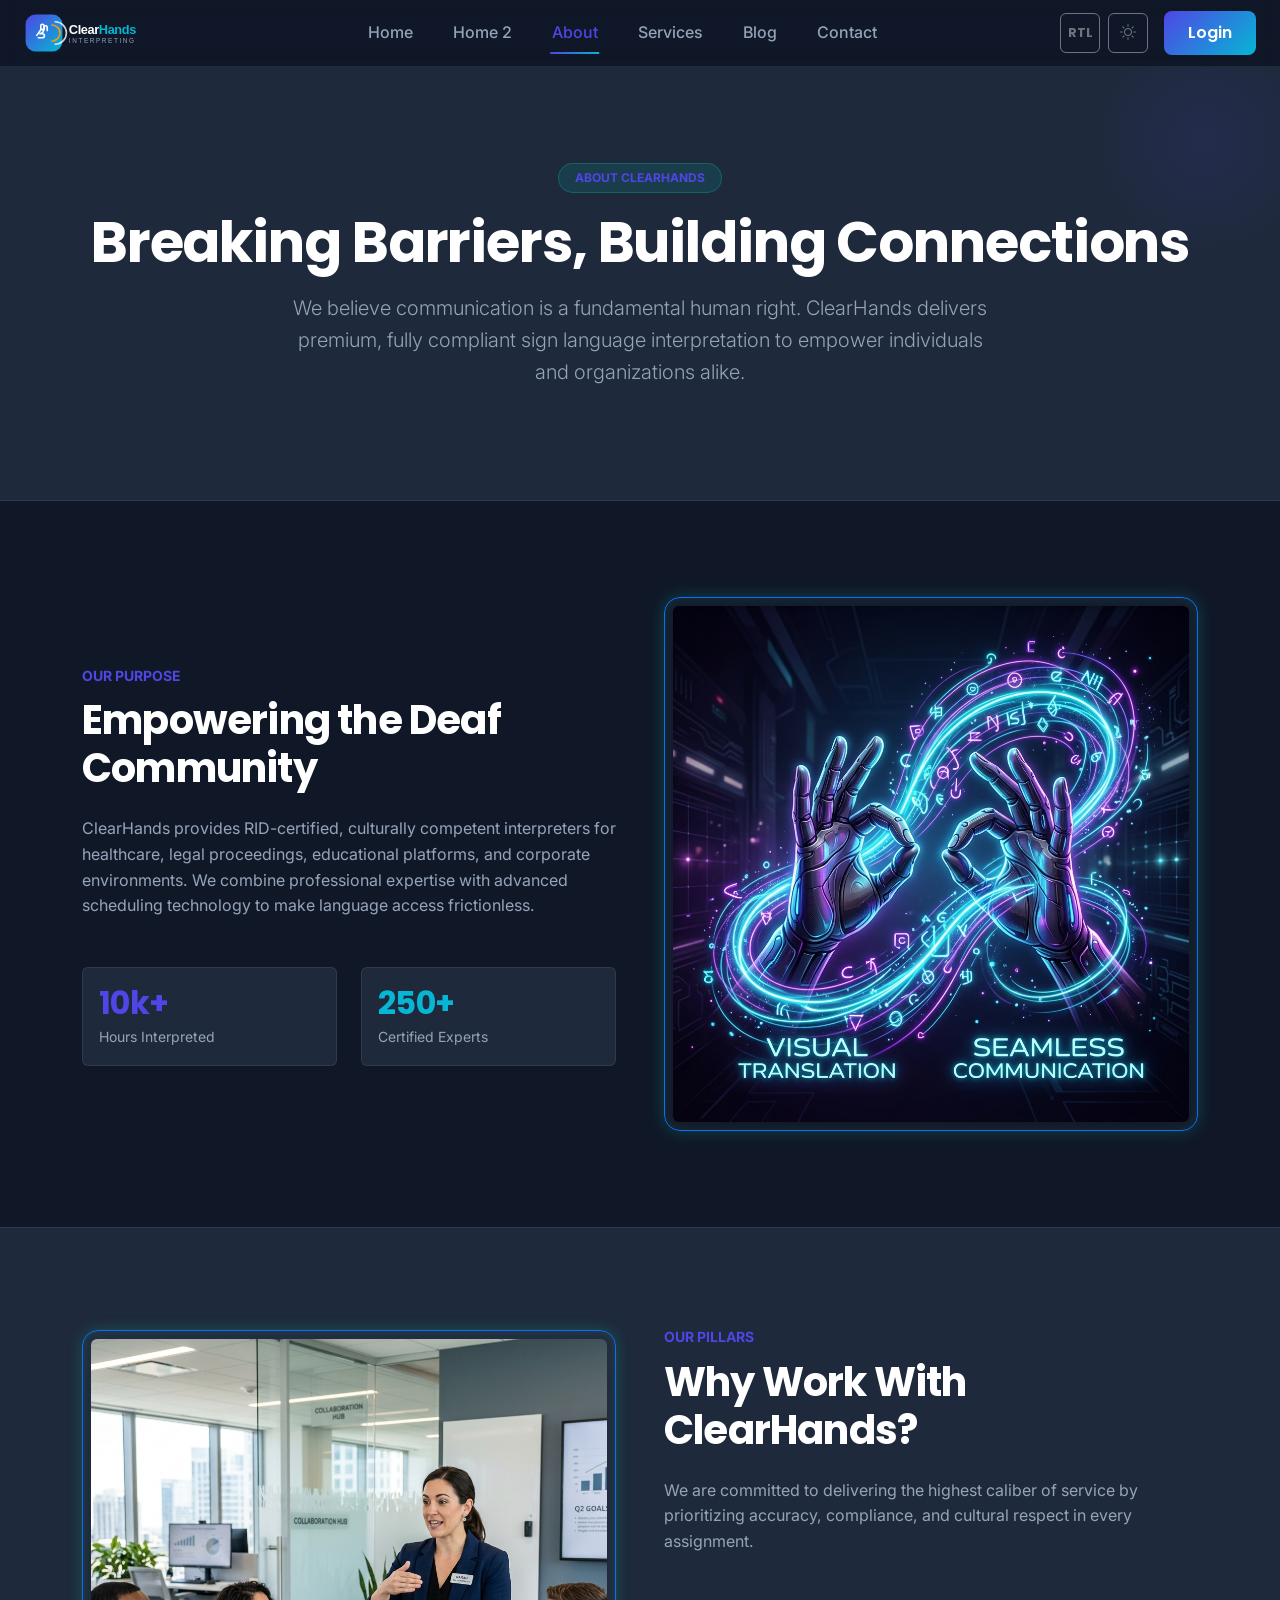
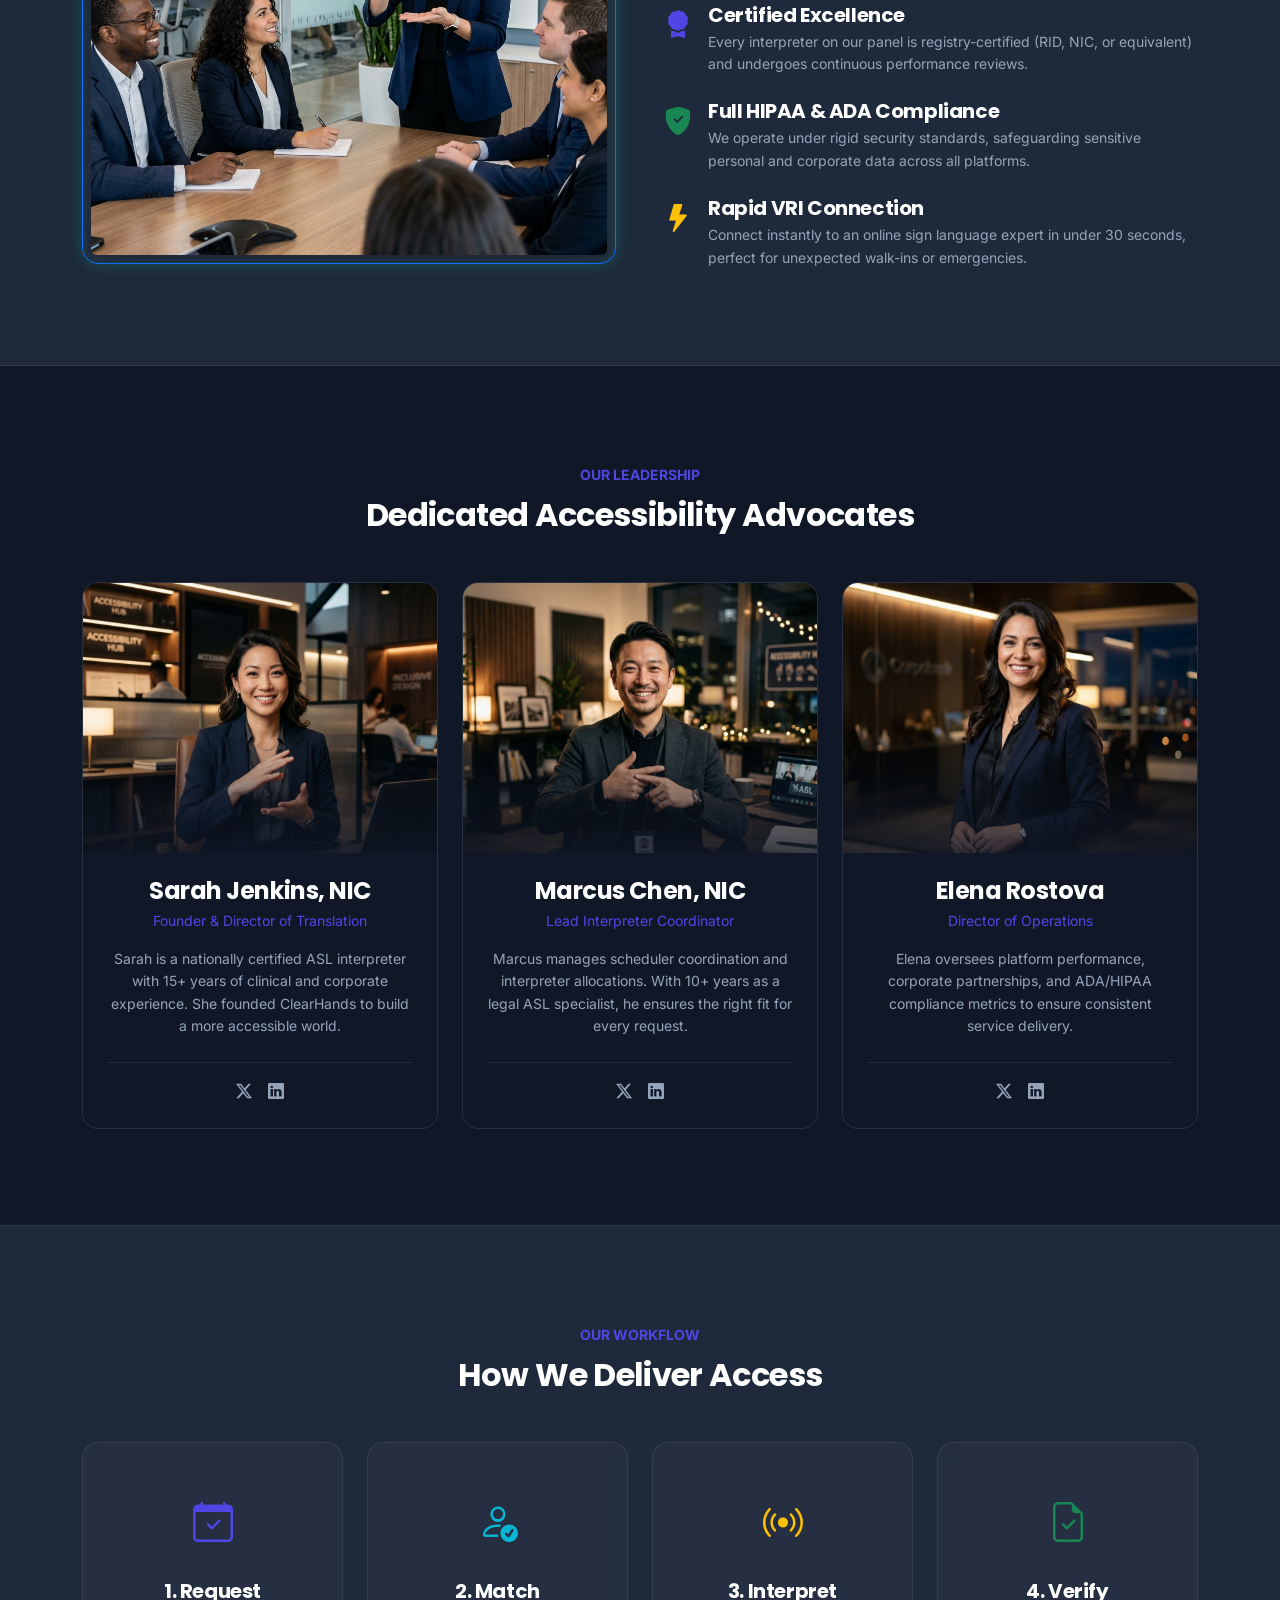
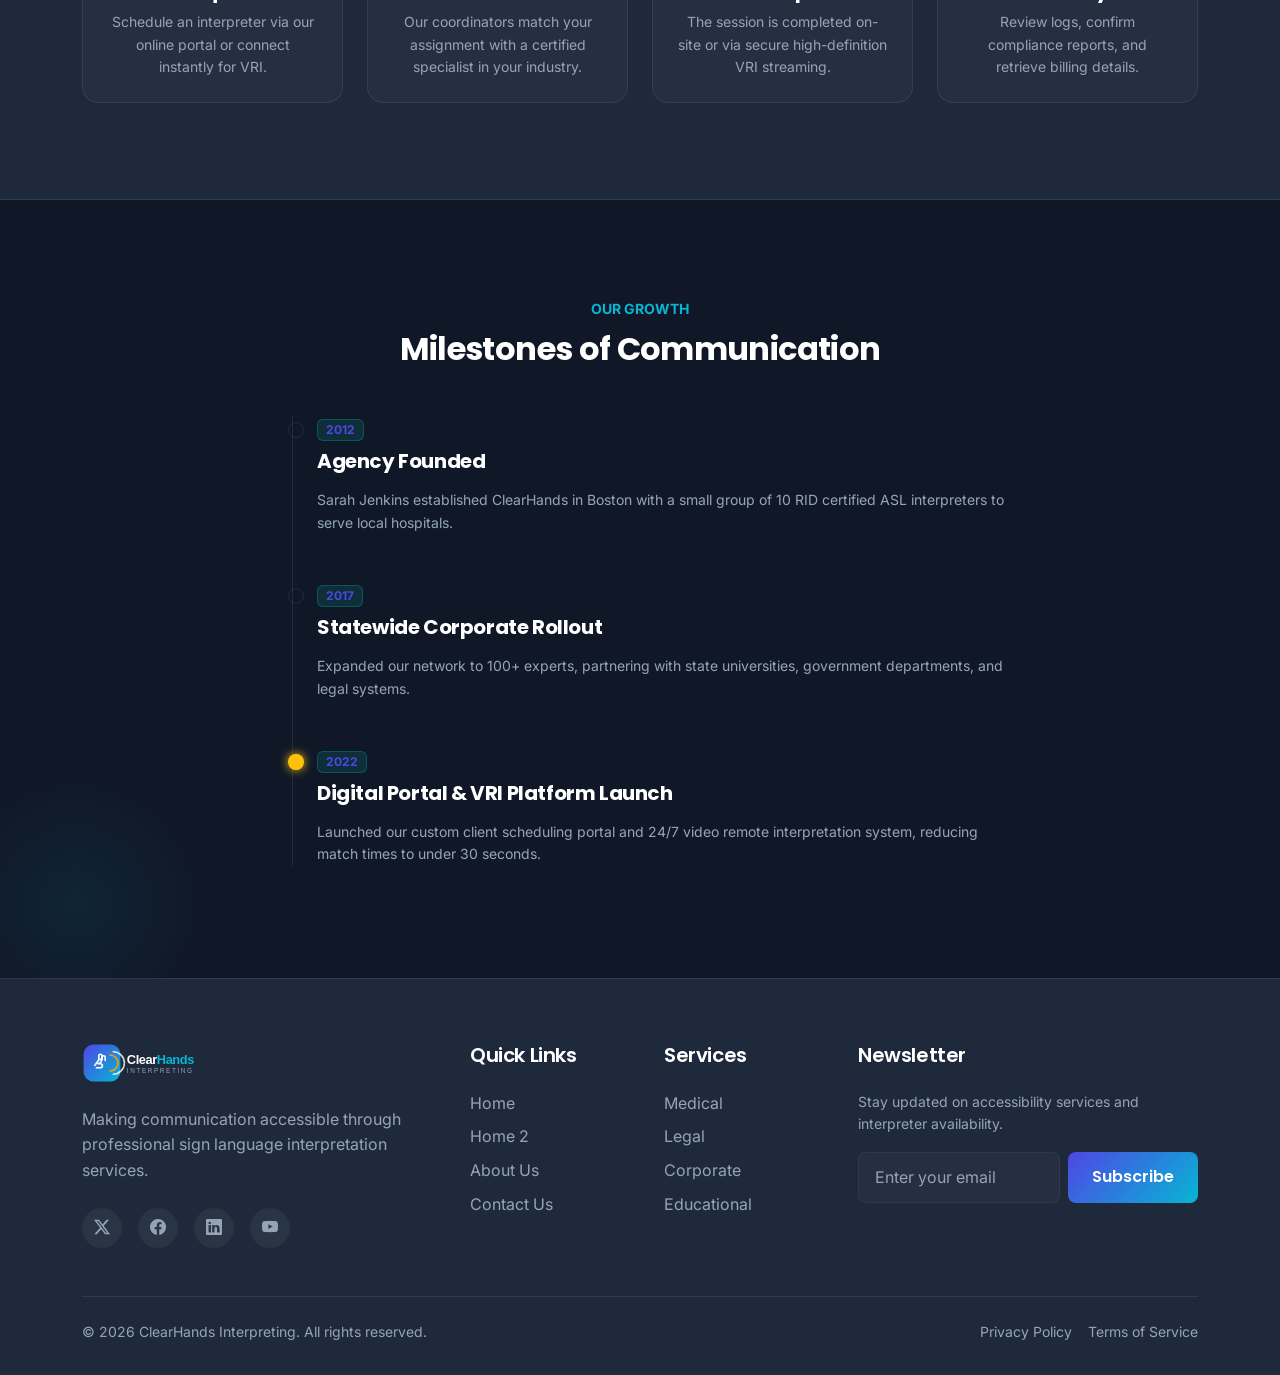
==== commit c894748a: "Refine responsive layouts and styling" ====
--- a/about.html
+++ b/about.html
@@ -59,7 +59,7 @@
         <div class="container py-5">
             <div class="row align-items-center g-5">
                 <!-- Left: Message & Counter Stats -->
-                <div class="col-lg-6 fade-up">
+                <div class="col-lg-6 text-center text-lg-start fade-up">
                     <span class="text-primary-accent fw-bold text-uppercase tracking-wider small">Our Purpose</span>
                     <h3 class="display-6 fw-bold text-white mt-2 mb-4">Empowering the Deaf Community</h3>
                     <p class="text-secondary mb-4">
--- a/assets/css/style.css
+++ b/assets/css/style.css
@@ -89,7 +89,10 @@
 }
 
 h1 { font-weight: 580; }
-h2 { font-weight: 540; }
+h2 {
+    font-size: 2rem !important;
+    font-weight: 540;
+}
 h3 { font-weight: 520; }
 h4, h5, h6 { font-weight: 520; }
 
@@ -530,6 +533,34 @@
     }
 }
 
+/* Keep the navbar fixed on tablet widths around 1024px */
+@media (min-width: 992px) and (max-width: 1024px) {
+    body {
+        padding-top: 84px;
+    }
+
+    body.home-page {
+        zoom: 0.95;
+    }
+
+    .navbar-glass {
+        position: fixed;
+        top: 0;
+        left: 0;
+        right: 0;
+        width: 100%;
+    }
+
+    .home2-hero-actions {
+        flex-direction: column !important;
+        align-items: stretch;
+    }
+
+    .home2-hero-actions .btn {
+        width: 100% !important;
+    }
+}
+
 /* Responsive adjustments */
 @media (max-width: 1199.98px) {
     .navbar-nav .nav-link::after {
--- a/assets/css/rtl.css
+++ b/assets/css/rtl.css
@@ -75,3 +75,10 @@
 [dir="rtl"] .float-start {
     float: right !important;
 }
+
+[dir="rtl"] .featured-read-time {
+    direction: ltr;
+    display: inline-flex;
+    align-items: center;
+    white-space: nowrap;
+}
